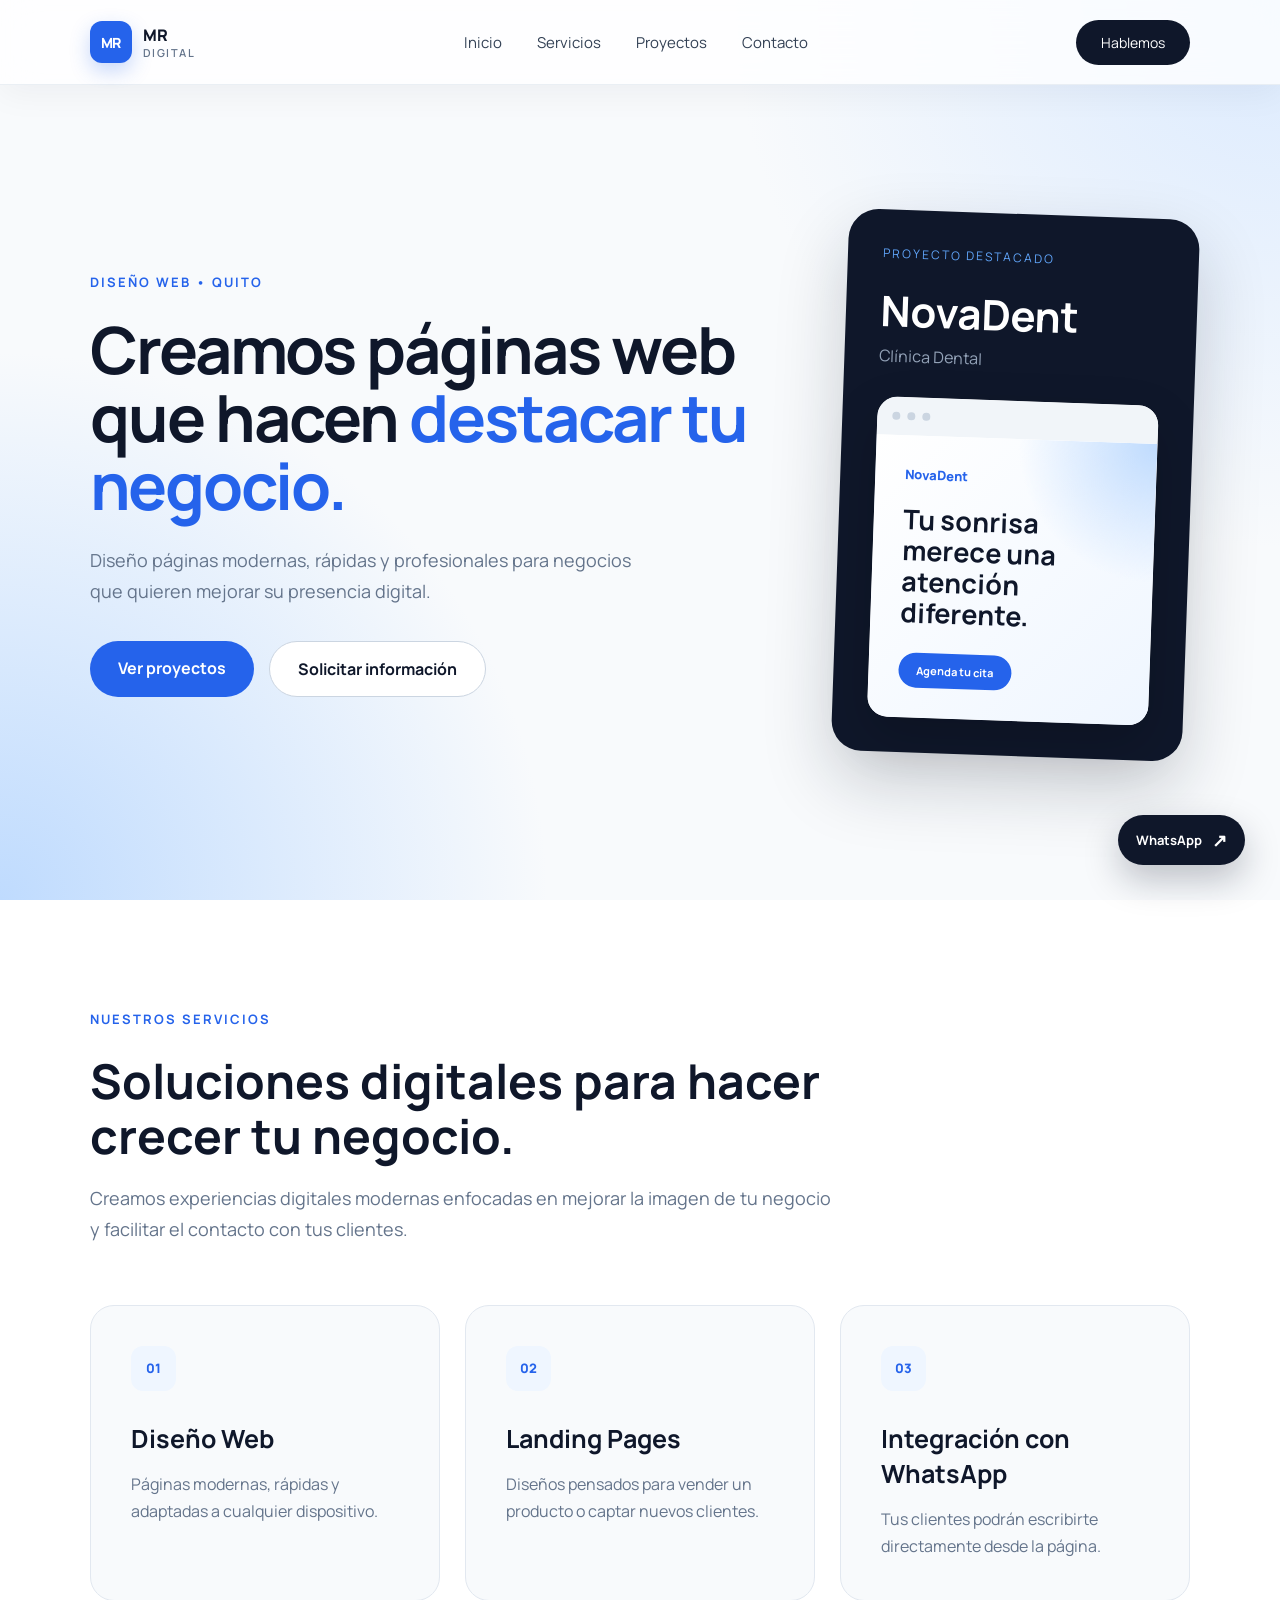
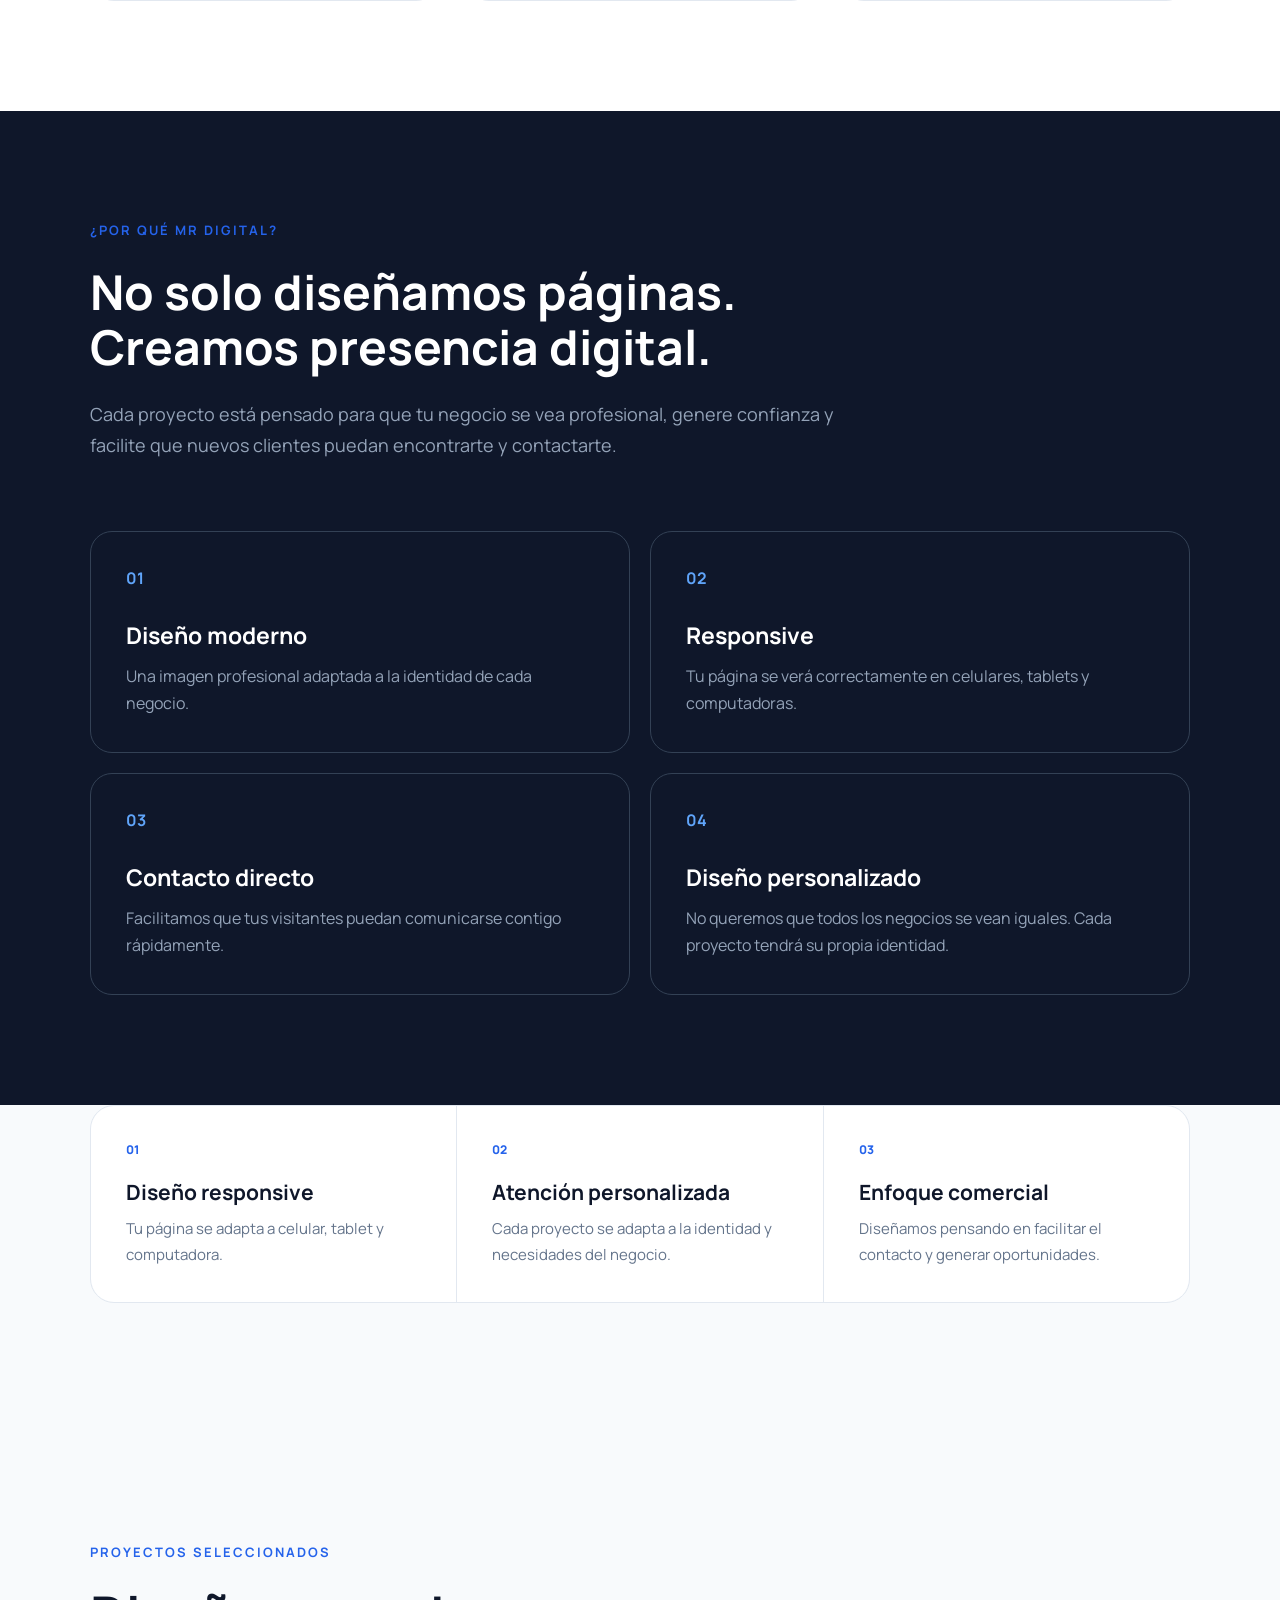
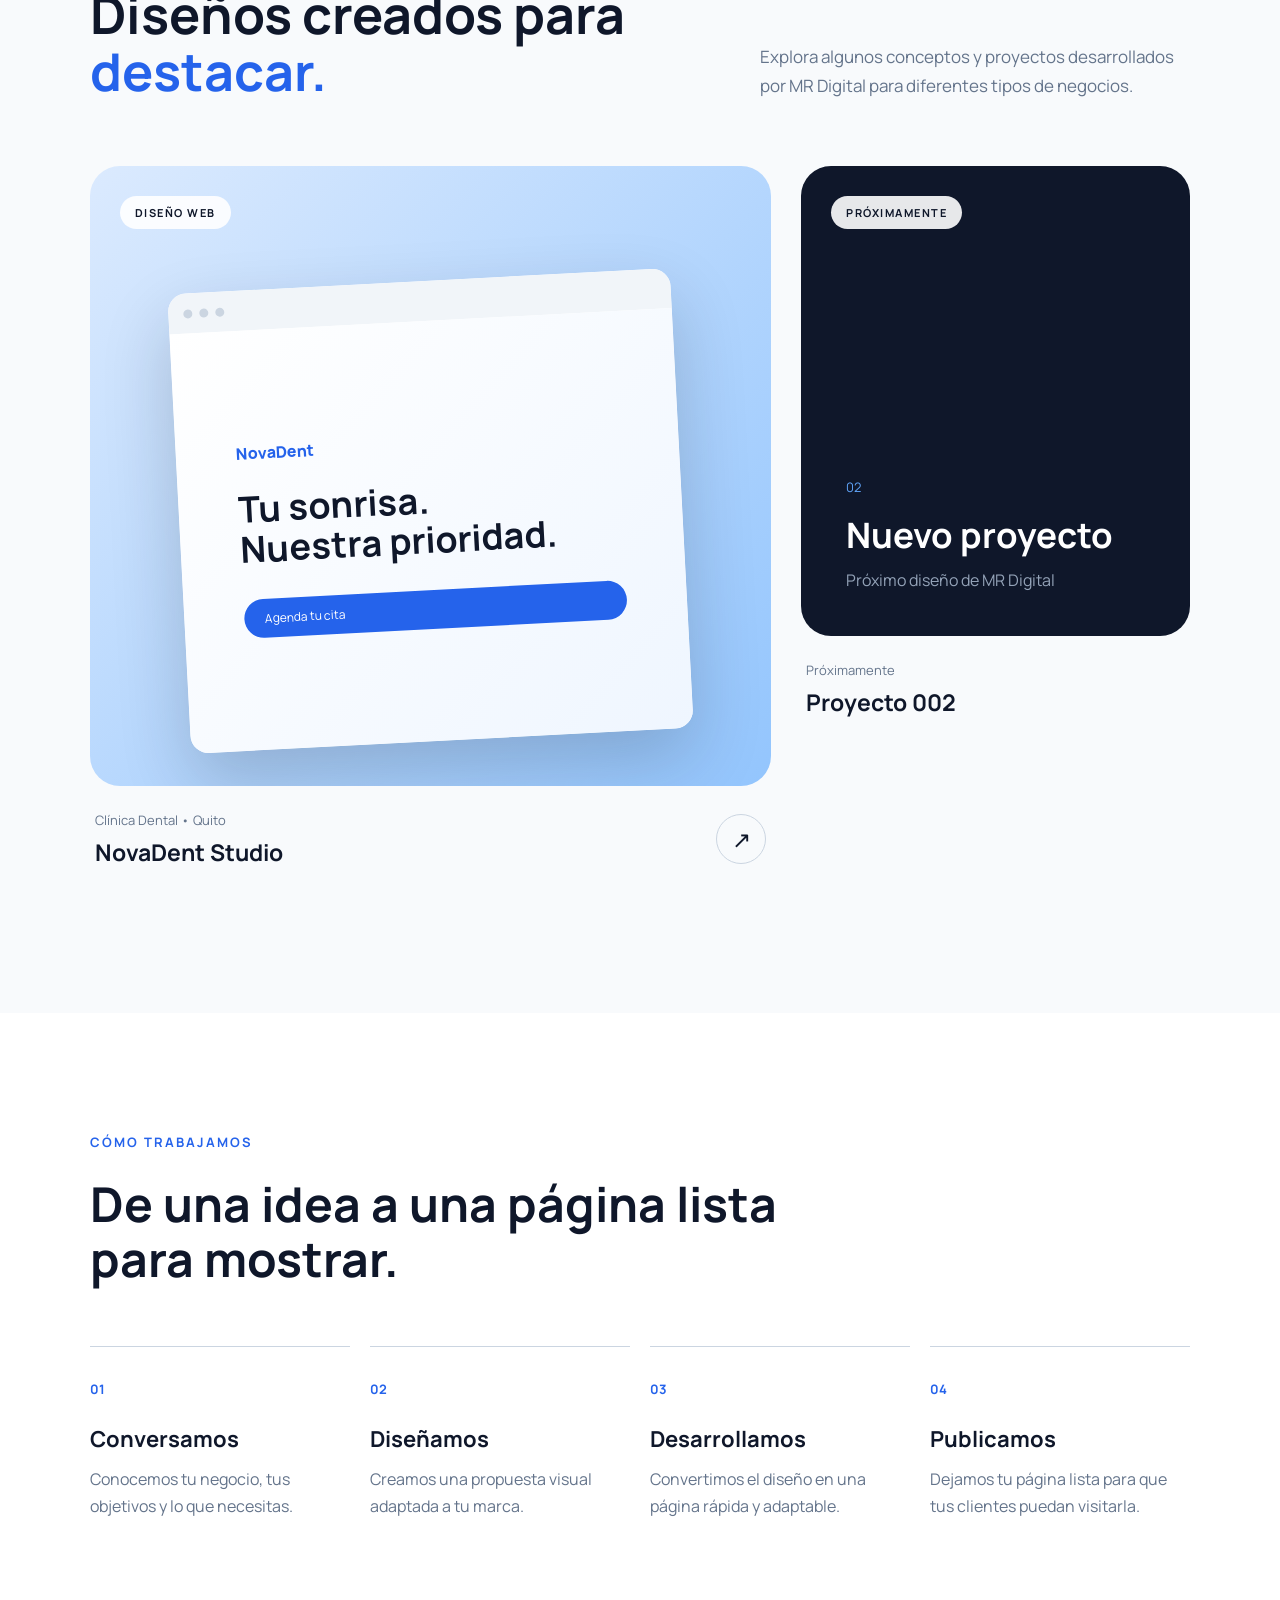
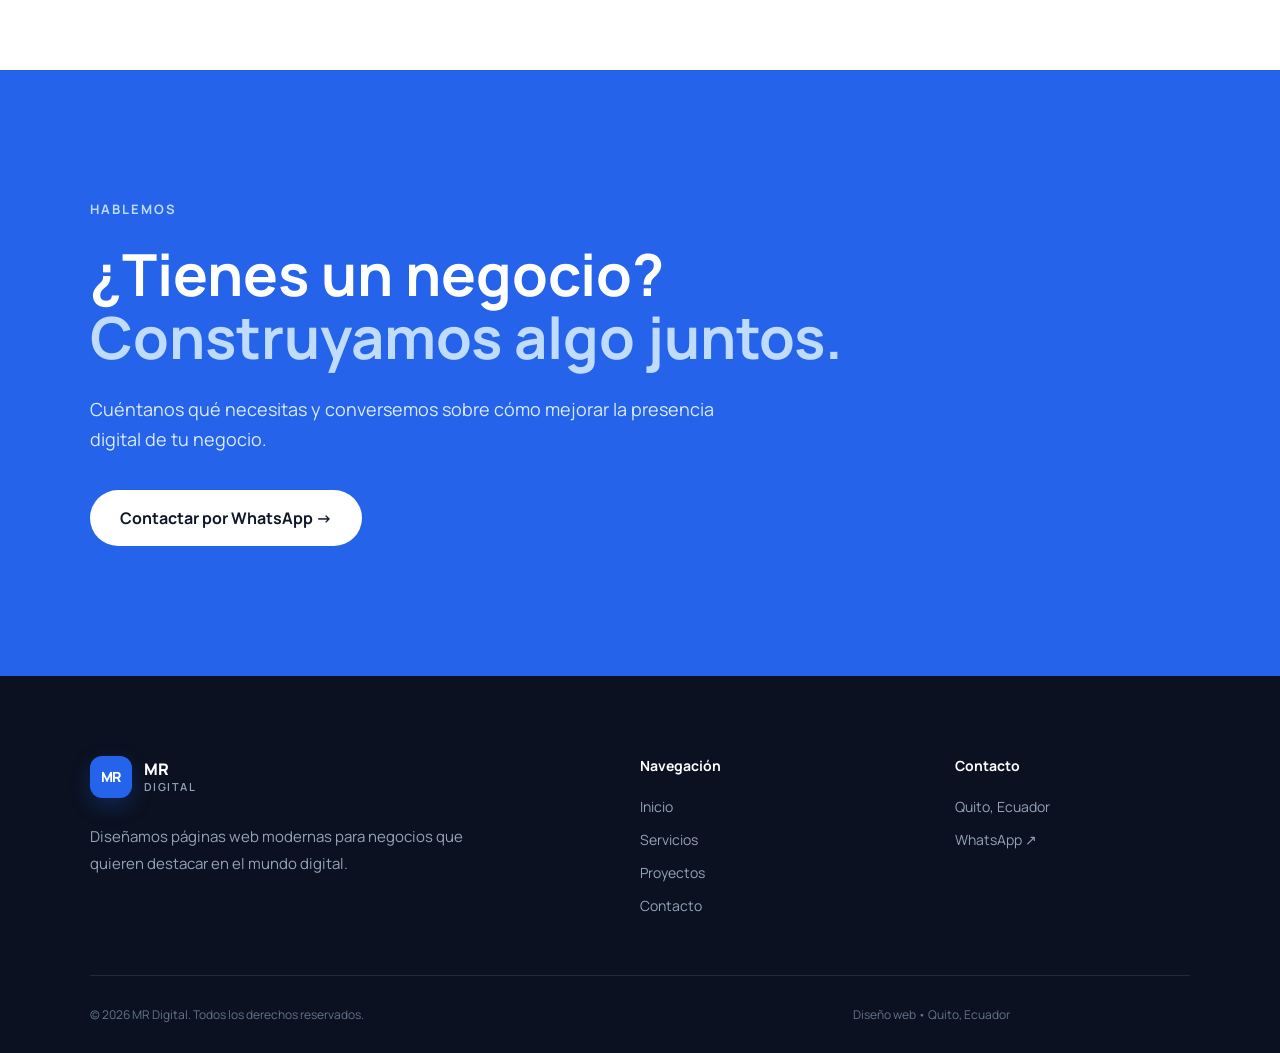
==== index.html @ 91b39d13 "Add files via upload" ====
<!DOCTYPE html>
<html lang="es">

<head>

    <meta charset="UTF-8">

    <meta name="viewport" content="width=device-width, initial-scale=1.0">

    <title>MR Digital | Diseño Web</title>

    <link rel="stylesheet" href="style.css">

    <!-- AOS ANIMACIONES -->
    <link href="https://unpkg.com/aos@2.3.4/dist/aos.css" rel="stylesheet">

    <!-- FUENTE MANROPE -->
    <link rel="preconnect" href="https://fonts.googleapis.com">

    <link rel="preconnect" href="https://fonts.gstatic.com" crossorigin>

    <link href="https://fonts.googleapis.com/css2?family=Manrope:wght@200;300;400;500;600;700;800&display=swap"
        rel="stylesheet">

</head>


<body>


    <!-- =========================
         HEADER
    ========================== -->

    <header class="header">

        <a href="#inicio" class="logo">

            <div class="logo-icon">
                MR
            </div>

            <div class="logo-texto">
                <strong>MR</strong>
                <span>Digital</span>
            </div>

        </a>


        <nav class="menu">

            <a href="#inicio">Inicio</a>

            <a href="#servicios">Servicios</a>

            <a href="#proyectos">Proyectos</a>

            <a href="#contacto">Contacto</a>

        </nav>


        <a href="#contacto" class="btn-contacto">
            Hablemos
        </a>


        <!-- BOTÓN MENÚ CELULAR -->

        <button class="menu-toggle" aria-label="Abrir menú">
            ☰
        </button>

    </header>



    <main>


        <!-- =========================
             HERO
        ========================== -->

        <section class="hero" id="inicio" data-aos="fade-up">

            <div class="hero-texto">

                <p class="etiqueta">
                    DISEÑO WEB • QUITO
                </p>


                <h1>
                    Creamos páginas web que hacen
                    <span>destacar tu negocio.</span>
                </h1>


                <p class="descripcion">
                    Diseño páginas modernas, rápidas y profesionales
                    para negocios que quieren mejorar su presencia digital.
                </p>


                <div class="hero-botones">

                    <a href="#proyectos" class="btn-principal">
                        Ver proyectos
                    </a>


                    <a href="#contacto" class="btn-secundario">
                        Solicitar información
                    </a>

                </div>

            </div>



            <!-- PROYECTO DESTACADO -->

            <div class="hero-card">

                <p>PROYECTO DESTACADO</p>

                <h2>NovaDent</h2>

                <span>Clínica Dental</span>


                <div class="mockup">


                    <div class="mockup-barra">

                        <span></span>

                        <span></span>

                        <span></span>

                    </div>


                    <div class="mockup-contenido">

                        <p class="mockup-logo">
                            NovaDent
                        </p>


                        <h3>
                            Tu sonrisa merece
                            una atención diferente.
                        </h3>


                        <div class="mockup-boton">
                            Agenda tu cita
                        </div>

                    </div>

                </div>

            </div>

        </section>



        <!-- =========================
             SERVICIOS
        ========================== -->

        <section class="servicios" id="servicios" data-aos="fade-up">

            <div class="servicios-titulo">

                <p class="etiqueta">
                    NUESTROS SERVICIOS
                </p>


                <h2>
                    Soluciones digitales para hacer crecer tu negocio.
                </h2>


                <p>
                    Creamos experiencias digitales modernas enfocadas
                    en mejorar la imagen de tu negocio y facilitar
                    el contacto con tus clientes.
                </p>

            </div>



            <div class="servicios-grid">


                <!-- SERVICIO 01 -->

                <div class="servicio-card">

                    <span class="numero">
                        01
                    </span>

                    <h3>
                        Diseño Web
                    </h3>

                    <p>
                        Páginas modernas, rápidas y adaptadas
                        a cualquier dispositivo.
                    </p>

                </div>



                <!-- SERVICIO 02 -->

                <div class="servicio-card">

                    <span class="numero">
                        02
                    </span>

                    <h3>
                        Landing Pages
                    </h3>

                    <p>
                        Diseños pensados para vender un producto
                        o captar nuevos clientes.
                    </p>

                </div>



                <!-- SERVICIO 03 -->

                <div class="servicio-card">

                    <span class="numero">
                        03
                    </span>

                    <h3>
                        Integración con WhatsApp
                    </h3>

                    <p>
                        Tus clientes podrán escribirte
                        directamente desde la página.
                    </p>

                </div>


            </div>

        </section>



        <!-- =========================
             POR QUÉ MR DIGITAL
        ========================== -->

        <section class="porque" data-aos="fade-up">

            <div class="porque-contenido">


                <div class="porque-texto">

                    <p class="etiqueta">
                        ¿POR QUÉ MR DIGITAL?
                    </p>


                    <h2>
                        No solo diseñamos páginas.
                        Creamos presencia digital.
                    </h2>


                    <p>
                        Cada proyecto está pensado para que tu negocio
                        se vea profesional, genere confianza y facilite
                        que nuevos clientes puedan encontrarte y contactarte.
                    </p>

                </div>



                <div class="porque-grid">


                    <div class="porque-item">

                        <span>01</span>

                        <h3>
                            Diseño moderno
                        </h3>

                        <p>
                            Una imagen profesional adaptada a la identidad
                            de cada negocio.
                        </p>

                    </div>



                    <div class="porque-item">

                        <span>02</span>

                        <h3>
                            Responsive
                        </h3>

                        <p>
                            Tu página se verá correctamente en celulares,
                            tablets y computadoras.
                        </p>

                    </div>



                    <div class="porque-item">

                        <span>03</span>

                        <h3>
                            Contacto directo
                        </h3>

                        <p>
                            Facilitamos que tus visitantes puedan comunicarse
                            contigo rápidamente.
                        </p>

                    </div>



                    <div class="porque-item">

                        <span>04</span>

                        <h3>
                            Diseño personalizado
                        </h3>

                        <p>
                            No queremos que todos los negocios se vean iguales.
                            Cada proyecto tendrá su propia identidad.
                        </p>

                    </div>


                </div>

            </div>

        </section>

        <section class="confianza" data-aos="fade-up">

            <div class="confianza-item">
                <span>01</span>
                <h3>Diseño responsive</h3>
                <p>
                    Tu página se adapta a celular, tablet y computadora.
                </p>
            </div>

            <div class="confianza-item">
                <span>02</span>
                <h3>Atención personalizada</h3>
                <p>
                    Cada proyecto se adapta a la identidad y necesidades del negocio.
                </p>
            </div>

            <div class="confianza-item">
                <span>03</span>
                <h3>Enfoque comercial</h3>
                <p>
                    Diseñamos pensando en facilitar el contacto y generar oportunidades.
                </p>
            </div>

        </section>

        <!-- =========================
             PORTAFOLIO
        ========================== -->

        <section class="proyectos" id="proyectos" data-aos="fade-up">


            <div class="proyectos-header">


                <div>

                    <p class="etiqueta">
                        PROYECTOS SELECCIONADOS
                    </p>


                    <h2>
                        Diseños creados para
                        <span>destacar.</span>
                    </h2>

                </div>


                <p class="proyectos-descripcion">
                    Explora algunos conceptos y proyectos desarrollados
                    por MR Digital para diferentes tipos de negocios.
                </p>


            </div>



            <div class="proyectos-grid">


                <!-- =====================
                     PROYECTO 01
                ====================== -->

                <article class="proyecto-card proyecto-grande">


                    <div class="proyecto-imagen dental">


                        <span class="proyecto-tag">
                            DISEÑO WEB
                        </span>


                        <div class="browser">


                            <div class="browser-top">

                                <span></span>

                                <span></span>

                                <span></span>

                            </div>



                            <div class="browser-contenido">

                                <p>
                                    NovaDent
                                </p>


                                <h3>
                                    Tu sonrisa.<br>
                                    Nuestra prioridad.
                                </h3>


                                <div class="mini-boton">
                                    Agenda tu cita
                                </div>

                            </div>


                        </div>

                    </div>



                    <div class="proyecto-info">


                        <div>

                            <span>
                                Clínica Dental • Quito
                            </span>

                            <h3>
                                <a href="novadent.html" class="proyecto-link">
                                    NovaDent Studio
                                </a>
                            </h3>

                        </div>


                        <a href="novadent.html" class="flecha" aria-label="Ver proyecto NovaDent">
                            ↗
                        </a>


                    </div>


                </article>



                <!-- =====================
                     PROYECTO 02
                ====================== -->

                <article class="proyecto-card">


                    <div class="proyecto-imagen oscuro">


                        <span class="proyecto-tag">
                            PRÓXIMAMENTE
                        </span>


                        <div class="proximo">

                            <span>
                                02
                            </span>


                            <h3>
                                Nuevo proyecto
                            </h3>


                            <p>
                                Próximo diseño de MR Digital
                            </p>

                        </div>


                    </div>



                    <div class="proyecto-info">


                        <div>

                            <span>
                                Próximamente
                            </span>

                            <h3>
                                Proyecto 002
                            </h3>

                        </div>


                    </div>


                </article>


            </div>

        </section>



        <!-- =========================
             PROCESO
        ========================== -->

        <section class="proceso" data-aos="fade-up">


            <div class="proceso-titulo">


                <p class="etiqueta">
                    CÓMO TRABAJAMOS
                </p>


                <h2>
                    De una idea a una página lista para mostrar.
                </h2>


            </div>



            <div class="proceso-grid">


                <div class="paso">

                    <span>
                        01
                    </span>

                    <h3>
                        Conversamos
                    </h3>

                    <p>
                        Conocemos tu negocio, tus objetivos y lo que necesitas.
                    </p>

                </div>



                <div class="paso">

                    <span>
                        02
                    </span>

                    <h3>
                        Diseñamos
                    </h3>

                    <p>
                        Creamos una propuesta visual adaptada a tu marca.
                    </p>

                </div>



                <div class="paso">

                    <span>
                        03
                    </span>

                    <h3>
                        Desarrollamos
                    </h3>

                    <p>
                        Convertimos el diseño en una página rápida y adaptable.
                    </p>

                </div>



                <div class="paso">

                    <span>
                        04
                    </span>

                    <h3>
                        Publicamos
                    </h3>

                    <p>
                        Dejamos tu página lista para que tus clientes puedan visitarla.
                    </p>

                </div>


            </div>

        </section>



        <!-- =========================
             CONTACTO
        ========================== -->

        <section class="contacto" id="contacto" data-aos="fade-up">


            <div class="contacto-contenido">


                <p class="etiqueta">
                    HABLEMOS
                </p>


                <h2>
                    ¿Tienes un negocio?
                    <span>
                        Construyamos algo juntos.
                    </span>
                </h2>


                <p>
                    Cuéntanos qué necesitas y conversemos sobre cómo mejorar
                    la presencia digital de tu negocio.
                </p>


                <a href="https://wa.me/593968623116?text=Hola%20MR%20Digital,%20quiero%20información%20sobre%20una%20página%20web."
                    class="btn-whatsapp" target="_blank" rel="noopener noreferrer">
                    Contactar por WhatsApp →
                </a>


            </div>

        </section>


    </main>

    <!-- =========================
     FOOTER
========================== -->

    <footer class="footer">

        <div class="footer-principal">

            <div class="footer-marca">

                <a href="#inicio" class="footer-logo">
                    <div class="logo-icon">MR</div>

                    <div class="logo-texto">
                        <strong>MR</strong>
                        <span>Digital</span>
                    </div>
                </a>

                <p>
                    Diseñamos páginas web modernas para negocios
                    que quieren destacar en el mundo digital.
                </p>

            </div>


            <div class="footer-links">

                <h3>Navegación</h3>

                <a href="#inicio">Inicio</a>
                <a href="#servicios">Servicios</a>
                <a href="#proyectos">Proyectos</a>
                <a href="#contacto">Contacto</a>

            </div>


            <div class="footer-contacto">

                <h3>Contacto</h3>

                <p>Quito, Ecuador</p>

                <a href="https://wa.me/593968623116?text=Hola,%20quiero%20información%20sobre%20una%20página%20web"
                    target="_blank" rel="noopener noreferrer">
                    WhatsApp ↗
                </a>

            </div>

        </div>


        <div class="footer-bottom">

            <p>© 2026 MR Digital. Todos los derechos reservados.</p>

            <p>Diseño web • Quito, Ecuador</p>

        </div>

    </footer>

    <!-- =========================
         WHATSAPP FLOTANTE
    ========================== -->

    <a href="https://wa.me/593968623116?text=Hola%20MR%20Digital,%20quiero%20información%20sobre%20una%20página%20web."
        class="whatsapp-flotante" target="_blank" rel="noopener noreferrer" aria-label="Contactar por WhatsApp">

        <span>
            WhatsApp
        </span>

        <strong>
            ↗
        </strong>

    </a>



    <!-- =========================
         JAVASCRIPT
    ========================== -->

    <script src="https://unpkg.com/aos@2.3.4/dist/aos.js"></script>

    <script src="script.js"></script>


</body>

</html>
---- style.css ----
* {
    margin: 0;
    padding: 0;
    box-sizing: border-box;
}

html {
    scroll-behavior: smooth;
}

body {

    font-family: 'Manrope', sans-serif;

    background: #f8fafc;

    color: #0f172a;

}


/* HEADER */

.header {
    width: 100%;
    height: 85px;

    display: flex;
    align-items: center;
    justify-content: space-between;

    padding: 0 7%;

    background: rgba(255, 255, 255, 0.78);

    backdrop-filter: blur(18px);
    -webkit-backdrop-filter: blur(18px);

    position: fixed;
    top: 0;
    left: 0;

    z-index: 1000;

    border-bottom: 1px solid rgba(226, 232, 240, 0.7);

    box-shadow: 0 8px 35px rgba(15, 23, 42, 0.05);
}


/* LOGO */

.logo {
    display: flex;
    align-items: center;
    gap: 11px;

    text-decoration: none;
    color: #0f172a;
}

.logo-icon {
    width: 42px;
    height: 42px;

    display: flex;
    align-items: center;
    justify-content: center;

    background: #2563eb;
    color: white;

    border-radius: 12px;

    font-size: 14px;
    font-weight: 800;
    letter-spacing: -0.5px;

    box-shadow: 0 8px 20px rgba(37, 99, 235, 0.25);

    transition: 0.3s;
}

.logo:hover .logo-icon {
    transform: rotate(-6deg) scale(1.05);
}

.logo-texto {
    display: flex;
    flex-direction: column;

    line-height: 1;
}

.logo-texto strong {
    font-size: 16px;
    font-weight: 800;
}

.logo-texto span {
    margin-top: 4px;

    color: #64748b;

    font-size: 11px;
    font-weight: 600;

    letter-spacing: 1.5px;
    text-transform: uppercase;
}

/* MENU */

.menu {
    display: flex;
    gap: 35px;
}

.menu a {
    text-decoration: none;
    color: #334155;
    font-size: 15px;

    transition: 0.3s;
}

.menu a:hover {
    color: #2563eb;
}


/* BOTON CONTACTO */

.btn-contacto {
    text-decoration: none;

    background: #0f172a;
    color: white;

    padding: 13px 25px;

    border-radius: 30px;

    font-size: 14px;

    transition: 0.3s;
}

.btn-contacto:hover {
    background: #2563eb;
}


/* HERO */

.hero {
    min-height: 100vh;

    display: flex;
    align-items: center;
    justify-content: space-between;

    gap: 70px;

    padding: 140px 7% 70px;

    background:
        radial-gradient(circle at top right, #dbeafe 0%, transparent 35%),
        radial-gradient(circle at bottom left, #bfdbfe 0%, transparent 35%),
        #f8fafc;
}


/* TEXTO HERO */

.hero-texto {
    max-width: 680px;
}

.etiqueta {
    color: #2563eb;

    font-size: 13px;

    font-weight: bold;

    letter-spacing: 2px;

    margin-bottom: 25px;
}

.hero h1 {
    font-size: 65px;

    line-height: 1.05;

    letter-spacing: -2px;

    margin-bottom: 25px;
}

.hero h1 span {
    color: #2563eb;
}

.descripcion {
    max-width: 560px;

    color: #64748b;

    font-size: 18px;

    line-height: 1.7;

    margin-bottom: 35px;
}


/* BOTONES HERO */

.hero-botones {
    display: flex;
    gap: 15px;
}

.btn-principal,
.btn-secundario {

    text-decoration: none;

    padding: 16px 28px;

    border-radius: 30px;

    font-weight: bold;

    transition: 0.3s;
}

.btn-principal {
    background: #2563eb;
    color: white;
}

.btn-principal:hover {
    transform: translateY(-3px);
}

.btn-secundario {
    border: 1px solid #cbd5e1;

    color: #0f172a;

    background: white;
}

.btn-secundario:hover {
    border-color: #2563eb;
    color: #2563eb;
}


/* TARJETA */

.hero-card {

    width: 380px;

    background: #0f172a;

    color: white;

    border-radius: 30px;

    padding: 35px;

    box-shadow: 0 30px 70px rgba(15, 23, 42, 0.20);

    transform: rotate(2deg);

    transition: transform .25s ease;
}

.hero-card:hover {
    transform: rotate(0deg) translateY(-8px);
}

.hero-card p {

    color: #60a5fa;

    font-size: 12px;

    letter-spacing: 2px;

    margin-bottom: 20px;
}

.hero-card h2 {

    font-size: 42px;

    margin-bottom: 5px;
}

.hero-card span {

    color: #94a3b8;
}


/* MOCKUP */

.mockup {
    margin-top: 30px;

    background: white;

    border-radius: 20px;

    overflow: hidden;

    box-shadow: 0 20px 50px rgba(0, 0, 0, 0.18);
}

.mockup-barra {
    height: 38px;

    display: flex;
    align-items: center;

    gap: 7px;

    padding: 0 15px;

    background: #f1f5f9;
}

.mockup-barra span {
    width: 8px;
    height: 8px;

    border-radius: 50%;

    background: #cbd5e1;
}

.mockup-contenido {
    min-height: 215px;

    padding: 30px;

    background:
        radial-gradient(circle at top right, #bfdbfe 0%, transparent 35%),
        linear-gradient(135deg, #ffffff, #eff6ff);
}

.mockup-logo {
    color: #2563eb !important;

    font-size: 13px !important;

    font-weight: 800;

    letter-spacing: 0 !important;

    margin-bottom: 20px !important;
}

.mockup-contenido h3 {
    color: #0f172a;

    font-size: 27px;

    line-height: 1.15;

    margin-bottom: 25px;
}

.mockup-boton {
    display: inline-block;

    padding: 10px 18px;

    background: #2563eb;

    color: white;

    border-radius: 30px;

    font-size: 11px;

    font-weight: 700;
}

/* =========================
   SERVICIOS
========================= */

.servicios {
    padding: 110px 7%;
    background: white;
}

.servicios-titulo {
    max-width: 750px;
    margin-bottom: 60px;
}

.servicios-titulo h2 {
    font-size: 48px;
    line-height: 1.15;
    margin-bottom: 20px;
}

.servicios-titulo>p:last-child {
    color: #64748b;
    font-size: 18px;
    line-height: 1.7;
}


/* TARJETAS */

.servicios-grid {
    display: grid;
    grid-template-columns: repeat(3, 1fr);
    gap: 25px;
}

.servicio-card {
    background: #f8fafc;

    padding: 40px;

    border-radius: 24px;

    border: 1px solid #e2e8f0;

    transition: 0.35s;
    transition: transform 0.3s ease, box-shadow 0.3s ease;
    position: relative;
    overflow: hidden;
}

.servicio-card::before {
    content: "";

    position: absolute;
    top: 0;
    left: 0;

    width: 100%;
    height: 4px;

    background: linear-gradient(90deg, #2563eb, #60a5fa);

    transform: scaleX(0);
    transform-origin: left;

    transition: 0.35s;
}

.servicio-card:hover::before {
    transform: scaleX(1);
}

.servicio-card:hover {
    transform: translateY(-8px);

    box-shadow:
        0 25px 50px rgba(15, 23, 42, 0.10);
}

.servicio-card:hover {
    transform: translateY(-10px);

    box-shadow: 0 20px 50px rgba(15, 23, 42, 0.10);

    border-color: #bfdbfe;
}

.numero {
    width: 45px;
    height: 45px;

    display: flex;
    align-items: center;
    justify-content: center;

    background: #eff6ff;
    color: #2563eb;

    border-radius: 12px;

    font-size: 13px;
    font-weight: 800;

    margin-bottom: 30px;

    transition: 0.3s;
}

.servicio-card:hover .numero {
    background: #2563eb;
    color: white;

    transform: rotate(-6deg);
}

.servicio-card h3 {
    font-size: 25px;

    margin-bottom: 15px;
}

.servicio-card p {
    color: #64748b;

    line-height: 1.7;

    font-size: 16px;
}

/* =========================
   POR QUÉ MR DIGITAL
========================= */

.porque {
    padding: 110px 7%;
    background: #0f172a;
    color: white;
}

.porque-contenido {
    max-width: 1400px;
    margin: auto;
}

.porque-texto {
    max-width: 750px;
    margin-bottom: 70px;
}

.porque-texto h2 {
    font-size: 48px;
    line-height: 1.15;
    margin-bottom: 25px;
}

.porque-texto>p:last-child {
    color: #94a3b8;
    font-size: 18px;
    line-height: 1.7;
}

.porque-grid {
    display: grid;
    grid-template-columns: repeat(2, 1fr);
    gap: 20px;
}

.porque-item {
    padding: 35px;
    border: 1px solid #334155;
    border-radius: 22px;
    transition: 0.35s;
    position: relative;
    overflow: hidden;
}

.porque-item::after {
    content: "";

    position: absolute;
    width: 120px;
    height: 120px;

    top: -60px;
    right: -60px;

    background: #2563eb;
    border-radius: 50%;

    opacity: 0;

    transition: 0.4s ease;
}

.porque-item:hover::after {
    opacity: 0.12;
    transform: scale(1.4);
}

.porque-item:hover {
    background: #172033;
    transform: translateY(-5px);
    border-color: #2563eb;
}

.porque-item span {
    display: block;
    color: #60a5fa;
    font-weight: bold;
    margin-bottom: 30px;
}

.porque-item h3 {
    font-size: 23px;
    margin-bottom: 12px;
}

.porque-item p {
    color: #94a3b8;
    line-height: 1.7;
}

/* =========================
   PORTAFOLIO
========================= */

.proyectos {
    padding: 120px 7%;
    background: #f8fafc;
}

.proyectos-header {
    display: flex;
    justify-content: space-between;
    align-items: flex-end;
    gap: 50px;
    margin-bottom: 65px;
}

.proyectos-header>div {
    max-width: 700px;
}

.proyectos-header h2 {
    font-size: 52px;
    line-height: 1.1;
}

.proyectos-header h2 span {
    color: #2563eb;
}

.proyectos-descripcion {
    max-width: 430px;
    color: #64748b;
    font-size: 17px;
    line-height: 1.7;
}


/* GRID */

.proyectos-grid {
    display: grid;
    grid-template-columns: 1.4fr 0.8fr;
    gap: 30px;
}


/* CARD */

.proyecto-card {
    transition: 0.4s;
}

.proyecto-card:hover {
    transform: translateY(-8px);
}


/* IMAGEN PROYECTO */

.proyecto-imagen {
    position: relative;
    min-height: 470px;

    padding: 45px;

    border-radius: 30px;

    overflow: hidden;
}

.dental {
    background:
        linear-gradient(135deg,
            #dbeafe,
            #93c5fd);
}

.oscuro {
    background: #0f172a;
    color: white;
}


/* ETIQUETA */

.proyecto-tag {
    position: absolute;

    top: 30px;
    left: 30px;

    padding: 9px 15px;

    background: rgba(255, 255, 255, 0.9);

    color: #0f172a;

    border-radius: 30px;

    font-size: 11px;

    font-weight: bold;

    letter-spacing: 1.5px;
}


/* MINI NAVEGADOR */

.browser {
    width: 85%;

    margin: 70px auto 0;

    background: white;

    border-radius: 18px;

    overflow: hidden;

    box-shadow:
        0 30px 70px rgba(15, 23, 42, 0.20);

    transform: rotate(-3deg);

    transition: 0.5s;
}

.proyecto-card:hover .browser {
    transform: rotate(0deg) scale(1.04);

    box-shadow:
        0 35px 80px rgba(15, 23, 42, 0.28);
}

.browser-top {
    height: 40px;

    background: #f1f5f9;

    display: flex;
    align-items: center;

    gap: 7px;

    padding-left: 15px;
}

.browser-top span {
    width: 9px;
    height: 9px;

    border-radius: 50%;

    background: #cbd5e1;
}

.browser-contenido {
    min-height: 270px;

    padding: 45px;

    background:
        linear-gradient(135deg,
            #ffffff,
            #eff6ff);
}

.browser-contenido p {
    color: #2563eb;
    font-weight: bold;
    margin-bottom: 25px;
}

.browser-contenido h3 {
    color: #0f172a;

    font-size: 36px;

    line-height: 1.1;

    margin-bottom: 30px;
}

.mini-boton {
    display: inline-block;

    padding: 11px 20px;

    background: #2563eb;

    color: white;

    border-radius: 30px;

    font-size: 12px;
}


/* PROXIMO PROYECTO */

.proximo {
    height: 100%;

    min-height: 380px;

    display: flex;
    flex-direction: column;
    justify-content: flex-end;
}

.proximo span {
    color: #60a5fa;
    font-size: 13px;
    margin-bottom: 15px;
}

.proximo h3 {
    font-size: 35px;
    margin-bottom: 10px;
}

.proximo p {
    color: #94a3b8;
}


/* INFO PROYECTO */

.proyecto-info {
    display: flex;
    justify-content: space-between;
    align-items: center;

    padding: 25px 5px;
}

.proyecto-info span {
    display: block;

    color: #64748b;

    font-size: 13px;

    margin-bottom: 7px;
}

.proyecto-info h3 {
    font-size: 23px;
}

.flecha {
    width: 50px;
    height: 50px;

    display: flex;
    justify-content: center;
    align-items: center;

    border: 1px solid #cbd5e1;

    border-radius: 50%;

    color: #0f172a;

    text-decoration: none;

    font-size: 23px;

    transition: 0.3s;
}

.flecha:hover {
    background: #2563eb;
    color: white;
    border-color: #2563eb;
}

/* =========================
   PROCESO
========================= */

.proceso {
    padding: 120px 7%;
    background: white;
}

.proceso-titulo {
    max-width: 720px;
    margin-bottom: 60px;
}

.proceso-titulo h2 {
    font-size: 48px;
    line-height: 1.15;
}

.proceso-grid {
    display: grid;
    grid-template-columns: repeat(4, 1fr);
    gap: 20px;
}

.paso {
    padding: 30px 0;
    border-top: 1px solid #cbd5e1;
}

.paso span {
    color: #2563eb;
    font-size: 13px;
    font-weight: bold;
}

.paso h3 {
    font-size: 22px;
    margin: 25px 0 12px;
}

.paso p {
    color: #64748b;
    line-height: 1.7;
}


/* =========================
   CONTACTO
========================= */

.contacto {
    padding: 130px 7%;
    background: #2563eb;
    color: white;
}

.contacto-contenido {
    max-width: 900px;
}

.contacto .etiqueta {
    color: #bfdbfe;
}

.contacto h2 {
    font-size: 58px;
    line-height: 1.08;
    margin-bottom: 25px;
}

.contacto h2 span {
    display: block;
    color: #bfdbfe;
}

.contacto-contenido>p:not(.etiqueta) {
    max-width: 650px;
    font-size: 18px;
    line-height: 1.7;
    color: #dbeafe;
    margin-bottom: 35px;
}

.btn-whatsapp {
    display: inline-block;

    padding: 17px 30px;

    background: white;
    color: #0f172a;

    border-radius: 30px;

    text-decoration: none;
    font-weight: bold;

    transition: 0.3s;
}

.btn-whatsapp:hover {
    transform: translateY(-4px);
    box-shadow: 0 15px 35px rgba(0, 0, 0, 0.15);
}

/* =========================
   RESPONSIVE
========================= */





/* =========================
   CELULARES PEQUEÑOS
========================= */



/* BOTÓN FLOTANTE WHATSAPP */

.whatsapp-flotante {
    position: fixed;
    right: 35px;
    bottom: 35px;

    display: flex;
    align-items: center;
    gap: 10px;

    padding: 13px 18px;

    background: #0f172a;
    color: white;

    border-radius: 50px;

    text-decoration: none;
    font-size: 13px;
    font-weight: 700;

    box-shadow: 0 15px 35px rgba(15, 23, 42, 0.25);

    z-index: 999;

    transition: 0.3s;
}

.whatsapp-flotante:hover {
    background: #2563eb;
    transform: translateY(-4px);
}

.whatsapp-flotante strong {
    font-size: 18px;
}

/* =========================
   MENÚ MÓVIL
========================= */

.menu-toggle {
    display: none;

    width: 44px;
    height: 44px;

    border: 1px solid #cbd5e1;
    border-radius: 12px;

    background: white;
    color: #0f172a;

    font-size: 22px;
    cursor: pointer;

    align-items: center;
    justify-content: center;

    transition: 0.3s;
}

.menu-toggle:hover {
    border-color: #2563eb;
    color: #2563eb;
}



/* MENÚ DESPLEGABLE EN CELULAR */



/* =========================
   CONFIANZA
========================= */

.confianza {
    display: grid;
    grid-template-columns: repeat(3, 1fr);
    gap: 1px;

    margin: 0 7% 120px;

    background: #e2e8f0;

    border: 1px solid #e2e8f0;
    border-radius: 24px;

    overflow: hidden;
}

.confianza-item {
    background: white;

    padding: 35px;

    transition: 0.3s;
}

.confianza-item:hover {
    background: #f8fafc;
}

.confianza-item span {
    display: block;

    color: #2563eb;

    font-size: 12px;
    font-weight: 800;

    margin-bottom: 20px;
}

.confianza-item h3 {
    font-size: 21px;

    margin-bottom: 10px;
}

.confianza-item p {
    color: #64748b;

    line-height: 1.7;

    font-size: 15px;
}

/* RESPONSIVE CONFIANZA */





/* =========================
   FOOTER
========================= */

.footer {
    padding: 80px 7% 30px;

    background: #0b1120;
    color: white;
}

.footer-principal {
    display: grid;
    grid-template-columns: 2fr 1fr 1fr;
    gap: 80px;

    padding-bottom: 60px;

    border-bottom: 1px solid rgba(255, 255, 255, 0.10);
}

.footer-logo {
    display: inline-flex;
    align-items: center;
    gap: 12px;

    color: white;
    text-decoration: none;

    margin-bottom: 25px;
}

.footer-logo .logo-texto span {
    color: #94a3b8;
}

.footer-marca>p {
    max-width: 420px;

    color: #94a3b8;

    font-size: 15px;
    line-height: 1.8;
}

.footer-links,
.footer-contacto {
    display: flex;
    flex-direction: column;
    align-items: flex-start;
    gap: 14px;
}

.footer-links h3,
.footer-contacto h3 {
    margin-bottom: 8px;

    color: white;

    font-size: 14px;
}

.footer-links a,
.footer-contacto a {
    color: #94a3b8;

    text-decoration: none;

    font-size: 14px;

    transition: 0.3s;
}

.footer-contacto p {
    color: #94a3b8;

    font-size: 14px;
}

.footer-links a:hover,
.footer-contacto a:hover {
    color: #60a5fa;

    transform: translateX(4px);
}

.footer-bottom {
    display: flex;
    justify-content: space-between;
    gap: 30px;

    padding-top: 30px;

    color: #64748b;

    font-size: 12px;
}



/* LINK PROYECTO NOVADENT */

.proyecto-link {
    color: inherit;
    text-decoration: none;

    transition: color 0.3s ease;
}

.proyecto-link:hover {
    color: #2563eb;
}

/* ========================================
   PÁGINA PROYECTO - NOVADENT
======================================== */

.pagina-proyecto {
    margin: 0;
    font-family: "Manrope", sans-serif;
    background: #f5f8fc;
    color: #0b1120;
}

/* HEADER */

.proyecto-header {
    height: 90px;
    padding: 0 7%;

    display: flex;
    align-items: center;
    justify-content: space-between;

    background: #ffffff;
    border-bottom: 1px solid #e2e8f0;
}

.proyecto-logo {
    display: flex;
    align-items: center;
    gap: 12px;

    color: #0b1120;
    text-decoration: none;
}

.proyecto-logo .logo-icon {
    width: 48px;
    height: 48px;

    display: flex;
    align-items: center;
    justify-content: center;

    background: #2563eb;
    color: white;

    border-radius: 14px;
    font-weight: 800;
}

.proyecto-logo .logo-texto {
    display: flex;
    flex-direction: column;
}

.proyecto-logo .logo-texto strong {
    font-size: 18px;
}

.proyecto-logo .logo-texto span {
    font-size: 11px;
    letter-spacing: 2px;
    color: #64748b;
}

.volver-proyectos {
    color: #0b1120;
    text-decoration: none;
    font-weight: 600;
}

/* HERO NOVADENT */

.novadent-hero {
    min-height: calc(100vh - 90px);
    padding: 80px 7%;

    display: grid;
    grid-template-columns: 1fr 1fr;
    align-items: center;
    gap: 80px;
}

.novadent-etiqueta {
    margin-bottom: 25px;

    color: #2563eb;
    font-size: 13px;
    font-weight: 800;
    letter-spacing: 3px;
}

.novadent-info h1 {
    margin: 0;

    font-size: clamp(60px, 7vw, 110px);
    line-height: 0.95;
    letter-spacing: -5px;
}

.novadent-info h1 span {
    display: block;
    color: #2563eb;
}

.novadent-descripcion {
    max-width: 650px;
    margin-top: 35px;

    color: #64748b;
    font-size: 19px;
    line-height: 1.8;
}

/* DATOS */

.novadent-datos {
    margin-top: 55px;

    display: grid;
    grid-template-columns: repeat(3, 1fr);

    border-top: 1px solid #cbd5e1;
    padding-top: 25px;
}

.novadent-datos div {
    display: flex;
    flex-direction: column;
    gap: 8px;
}

.novadent-datos span {
    color: #94a3b8;
    font-size: 11px;
    font-weight: 700;
    letter-spacing: 2px;
}

.novadent-datos strong {
    font-size: 15px;
}

/* MOCKUP */

.novadent-presentacion {
    padding: 70px;

    background: linear-gradient(135deg,
            #bfdbfe,
            #93c5fd);

    border-radius: 40px;
}

.novadent-browser {
    overflow: hidden;

    background: white;
    border-radius: 24px;

    box-shadow: 0 35px 80px rgba(15, 23, 42, 0.18);

    transform: rotate(-3deg);
}

.browser-bar {
    height: 55px;
    padding: 0 20px;

    display: flex;
    align-items: center;
    gap: 8px;

    background: #eef2f7;
}

.browser-bar span {
    width: 10px;
    height: 10px;

    background: #cbd5e1;
    border-radius: 50%;
}

.browser-contenido {
    min-height: 420px;
    padding: 60px;

    display: flex;
    flex-direction: column;
    justify-content: center;
}

.browser-contenido p {
    color: #2563eb;
    font-weight: 800;
}

.browser-contenido h2 {
    margin: 20px 0 35px;

    font-size: clamp(38px, 4vw, 65px);
    line-height: 1;
    letter-spacing: -2px;
}

.browser-contenido button {
    width: fit-content;

    padding: 15px 25px;

    border: 0;
    border-radius: 30px;

    background: #2563eb;
    color: white;

    font-family: inherit;
    font-weight: 700;
}

/* RESPONSIVE */



/* ========================================
   NOVADENT - SECCIÓN EL PROYECTO
======================================== */

.novadent-proyecto-info {
    padding: 120px 7%;

    background: #0f172a;
    color: white;
}

.novadent-proyecto-info-contenido {
    max-width: 1000px;
}

.proyecto-etiqueta {
    margin-bottom: 25px;

    color: #60a5fa;

    font-size: 12px;
    font-weight: 800;

    letter-spacing: 3px;
}

.novadent-proyecto-info h2 {
    max-width: 900px;

    margin-bottom: 30px;

    font-size: clamp(42px, 5vw, 72px);

    line-height: 1.05;

    letter-spacing: -2px;
}

.proyecto-descripcion {
    max-width: 760px;

    color: #94a3b8;

    font-size: 19px;

    line-height: 1.8;
}


/* RESPONSIVE */



/* ========================================
   NOVADENT - RETO Y SOLUCIÓN
======================================== */

.reto-solucion {
    padding: 110px 7%;

    display: grid;
    grid-template-columns: repeat(2, 1fr);
    gap: 40px;

    background: #ffffff;
}

.reto-bloque {
    padding: 45px;

    border: 1px solid #e2e8f0;
    border-radius: 28px;

    background: #f8fafc;
}

.reto-bloque h3 {
    margin-bottom: 20px;

    font-size: 34px;
    line-height: 1.15;
    letter-spacing: -1px;
}

.reto-bloque>p:last-child {
    color: #64748b;

    font-size: 17px;
    line-height: 1.8;
}



/* ========================================
   NOVADENT - DISEÑO RESPONSIVE
======================================== */

.novadent-responsive {
    padding: 120px 7%;
    background: #f8fafc;
}

.responsive-encabezado {
    max-width: 850px;
    margin-bottom: 70px;
}

.responsive-encabezado h2 {
    margin-bottom: 25px;

    font-size: clamp(42px, 5vw, 72px);
    line-height: 1.05;

    letter-spacing: -2px;
}

.responsive-encabezado>p:last-child {
    max-width: 700px;

    color: #64748b;

    font-size: 18px;
    line-height: 1.8;
}


/* CONTENEDOR DE MOCKUPS */

.responsive-demo {
    display: grid;
    grid-template-columns: 1.5fr 0.7fr;
    gap: 40px;

    align-items: end;
}


/* DESKTOP */

.responsive-desktop {
    padding: 25px;

    background: #dbeafe;

    border-radius: 32px;
}

.responsive-desktop>span {
    display: block;

    margin-bottom: 18px;

    color: #2563eb;

    font-size: 11px;
    font-weight: 800;

    letter-spacing: 2px;
}

.desktop-pantalla {
    min-height: 430px;

    padding: 55px;

    display: flex;
    flex-direction: column;
    justify-content: center;

    background: white;

    border-radius: 20px;

    box-shadow:
        0 30px 70px rgba(15, 23, 42, 0.14);
}

.desktop-pantalla p {
    color: #2563eb;
    font-weight: 800;
}

.desktop-pantalla h3 {
    margin: 20px 0 30px;

    font-size: 56px;
    line-height: 1;

    letter-spacing: -2px;
}

.desktop-pantalla button {
    width: fit-content;

    padding: 14px 24px;

    border: none;

    border-radius: 30px;

    background: #2563eb;
    color: white;

    font-family: inherit;
    font-weight: 700;
}


/* MOBILE */

.responsive-mobile {
    padding: 25px;

    background: #0f172a;

    border-radius: 32px;
}

.responsive-mobile>span {
    display: block;

    margin-bottom: 18px;

    color: #60a5fa;

    font-size: 11px;
    font-weight: 800;

    letter-spacing: 2px;
}

.mobile-pantalla {
    min-height: 500px;

    padding: 35px;

    display: flex;
    flex-direction: column;
    justify-content: center;

    background: white;

    border-radius: 28px;

    box-shadow:
        0 30px 70px rgba(0, 0, 0, 0.25);
}

.mobile-pantalla p {
    color: #2563eb;
    font-weight: 800;
}

.mobile-pantalla h3 {
    margin: 20px 0 30px;

    font-size: 38px;
    line-height: 1;

    letter-spacing: -1px;
}

.mobile-pantalla button {
    width: fit-content;

    padding: 12px 20px;

    border: none;

    border-radius: 30px;

    background: #2563eb;
    color: white;

    font-family: inherit;
    font-weight: 700;
}


/* RESPONSIVE REAL */



/* ========================================
   NOVADENT - RESULTADO FINAL
======================================== */

.resultado-final {
    padding: 130px 7%;

    background: #2563eb;
    color: white;
}

.resultado-contenido {
    max-width: 1000px;
}

.resultado-final .proyecto-etiqueta {
    color: #bfdbfe;
}

.resultado-final h2 {
    max-width: 950px;

    margin-bottom: 30px;

    font-size: clamp(42px, 5vw, 72px);
    line-height: 1.05;

    letter-spacing: -2px;
}

.resultado-contenido>p:not(.proyecto-etiqueta) {
    max-width: 750px;

    color: #dbeafe;

    font-size: 18px;
    line-height: 1.8;

    margin-bottom: 40px;
}

.resultado-botones {
    display: flex;
    flex-wrap: wrap;
    gap: 15px;
}

.resultado-btn-principal,
.resultado-btn-secundario {
    padding: 16px 25px;

    border-radius: 30px;

    text-decoration: none;
    font-weight: 700;

    transition: 0.3s;
}

.resultado-btn-principal {
    background: white;
    color: #0f172a;
}

.resultado-btn-secundario {
    border: 1px solid rgba(255, 255, 255, 0.5);

    color: white;
}

.resultado-btn-principal:hover,
.resultado-btn-secundario:hover {
    transform: translateY(-4px);
}


/* ========================================
   AJUSTES FINALES - WHATSAPP Y FOOTER
======================================== */

.footer-bottom {
    padding-right: 180px;
}

.whatsapp-flotante {
    right: 35px;
    bottom: 35px;
}

/* ========================================
   RESPONSIVE - TABLET Y MÓVIL
======================================== */

@media (max-width: 900px) {

/* HEADER */

    .header {
        padding: 0 5%;
        height: 75px;
    }

    .menu {
        display: none;
    }

    .logo {
        font-size: 22px;
    }

    .btn-contacto {
        display: none;
    }

    .menu-toggle {
        display: flex;
    }


    /* HERO */

    .hero {
        min-height: auto;
        flex-direction: column;
        align-items: flex-start;
        padding: 120px 5% 80px;
        gap: 60px;
    }

    .hero-texto {
        max-width: 100%;
    }

    .hero h1 {
        font-size: 48px;
    }

    .descripcion {
        font-size: 17px;
    }

    .hero-botones {
        flex-wrap: wrap;
    }

    .hero-card {
        width: 100%;
        transform: none;
    }


    /* SERVICIOS */

    .servicios {
        padding: 90px 5%;
    }

    .servicios-titulo h2 {
        font-size: 40px;
    }

    .servicios-grid {
        grid-template-columns: 1fr;
    }


    /* POR QUÉ */

    .porque {
        padding: 90px 5%;
    }

    .porque-texto h2 {
        font-size: 40px;
    }

    .porque-grid {
        grid-template-columns: 1fr;
    }


    /* PROYECTOS */

    .proyectos {
        padding: 90px 5%;
    }

    .proyectos-header {
        flex-direction: column;
        align-items: flex-start;
    }

    .proyectos-header h2 {
        font-size: 42px;
    }

    .proyectos-grid {
        grid-template-columns: 1fr;
    }

    .proyecto-imagen {
        min-height: 400px;
        padding: 25px;
    }

    .browser {
        width: 95%;
    }


    /* PROCESO */

    .proceso {
        padding: 90px 5%;
    }

    .proceso-titulo h2 {
        font-size: 40px;
    }

    .proceso-grid {
        grid-template-columns: repeat(2, 1fr);
        gap: 30px;
    }


    /* CONTACTO */

    .contacto {
        padding: 100px 5%;
    }

    .contacto h2 {
        font-size: 46px;
    }

.menu {
        display: none;
    }

    .btn-contacto {
        display: none;
    }

    .menu-toggle {
        display: flex;
        align-items: center;
        justify-content: center;

        width: 44px;
        height: 44px;

        margin-left: auto;

        background: #0f172a;
        color: white;

        border: none;
        border-radius: 12px;

        font-size: 22px;
        cursor: pointer;
    }

.menu.menu-activo {
        display: flex;

        position: absolute;
        top: 75px;
        left: 5%;
        right: 5%;

        flex-direction: column;
        align-items: stretch;
        gap: 5px;

        padding: 15px;

        background: rgba(255, 255, 255, 0.96);

        backdrop-filter: blur(18px);
        -webkit-backdrop-filter: blur(18px);

        border: 1px solid #e2e8f0;
        border-radius: 18px;

        box-shadow: 0 20px 50px rgba(15, 23, 42, 0.15);
    }

    .menu.menu-activo a {
        width: 100%;
        padding: 14px 16px;

        border-radius: 10px;

        font-size: 15px;
        font-weight: 600;
    }

    .menu.menu-activo a:hover {
        background: #eff6ff;
        color: #2563eb;
    }

.confianza {
        grid-template-columns: 1fr;
        margin: 0 5% 90px;
    }

.footer {
        padding: 60px 5% 25px;
    }

    .footer-principal {
        grid-template-columns: 1fr;
        gap: 45px;

        padding-bottom: 45px;
    }

    .footer-bottom {
        flex-direction: column;
        gap: 10px;
    }

.footer {
        padding: 60px 5% 25px;
    }

    .footer-principal {
        grid-template-columns: 1fr;
        gap: 45px;
        padding-bottom: 45px;
    }

    .footer-bottom {
        flex-direction: column;
        gap: 10px;
    }

.novadent-hero {
        grid-template-columns: 1fr;
        gap: 50px;
        padding: 60px 6%;
    }

    .novadent-info h1 {
        font-size: 60px;
        letter-spacing: -3px;
    }

    .novadent-presentacion {
        padding: 35px;
        border-radius: 25px;
    }

    .browser-contenido {
        min-height: 300px;
        padding: 35px;
    }

    .novadent-datos {
        grid-template-columns: 1fr;
        gap: 25px;
    }

    .proyecto-header {
        padding: 0 6%;
    }

.novadent-proyecto-info {
        padding: 90px 6%;
    }

    .novadent-proyecto-info h2 {
        font-size: 42px;
    }

    .proyecto-descripcion {
        font-size: 17px;
    }

.reto-solucion {
        grid-template-columns: 1fr;
        padding: 80px 6%;
    }

    .reto-bloque {
        padding: 30px;
    }

    .reto-bloque h3 {
        font-size: 28px;
    }

.novadent-responsive {
        padding: 90px 6%;
    }

    .responsive-demo {
        grid-template-columns: 1fr;
    }

    .desktop-pantalla {
        min-height: 320px;
        padding: 35px;
    }

    .desktop-pantalla h3 {
        font-size: 40px;
    }

    .mobile-pantalla {
        min-height: 430px;
    }

.resultado-final {
        padding: 90px 6%;
    }

    .resultado-botones {
        flex-direction: column;
    }

    .resultado-btn-principal,
    .resultado-btn-secundario {
        width: 100%;
        text-align: center;
    }

}

/* ========================================
   RESPONSIVE - CELULARES PEQUEÑOS
======================================== */

@media (max-width: 600px) {

.hero h1 {
        font-size: 39px;
        letter-spacing: -1px;
    }

    .etiqueta {
        font-size: 11px;
    }

    .descripcion {
        font-size: 16px;
    }

    .hero-botones {
        flex-direction: column;
    }

    .btn-principal,
    .btn-secundario {
        width: 100%;
        text-align: center;
    }


    .hero-card {
        padding: 25px;
    }

    .hero-card h2 {
        font-size: 34px;
    }

    .mockup {
        height: 200px;
    }


    .servicios-titulo h2,
    .porque-texto h2,
    .proyectos-header h2,
    .proceso-titulo h2 {
        font-size: 34px;
    }


    .proceso-grid {
        grid-template-columns: 1fr;
    }


    .proyecto-imagen {
        min-height: 330px;
    }

    .browser {
        margin-top: 60px;
    }

    .browser-contenido {
        min-height: 220px;
        padding: 30px;
    }

    .browser-contenido h3 {
        font-size: 28px;
    }


    .contacto h2 {
        font-size: 38px;
    }

    .btn-whatsapp {
        width: 100%;
        text-align: center;
    }

.whatsapp-flotante {
    right: 18px;
    bottom: 18px;
}

.footer-bottom {
    padding-right: 0;
    padding-bottom: 70px;
}

}
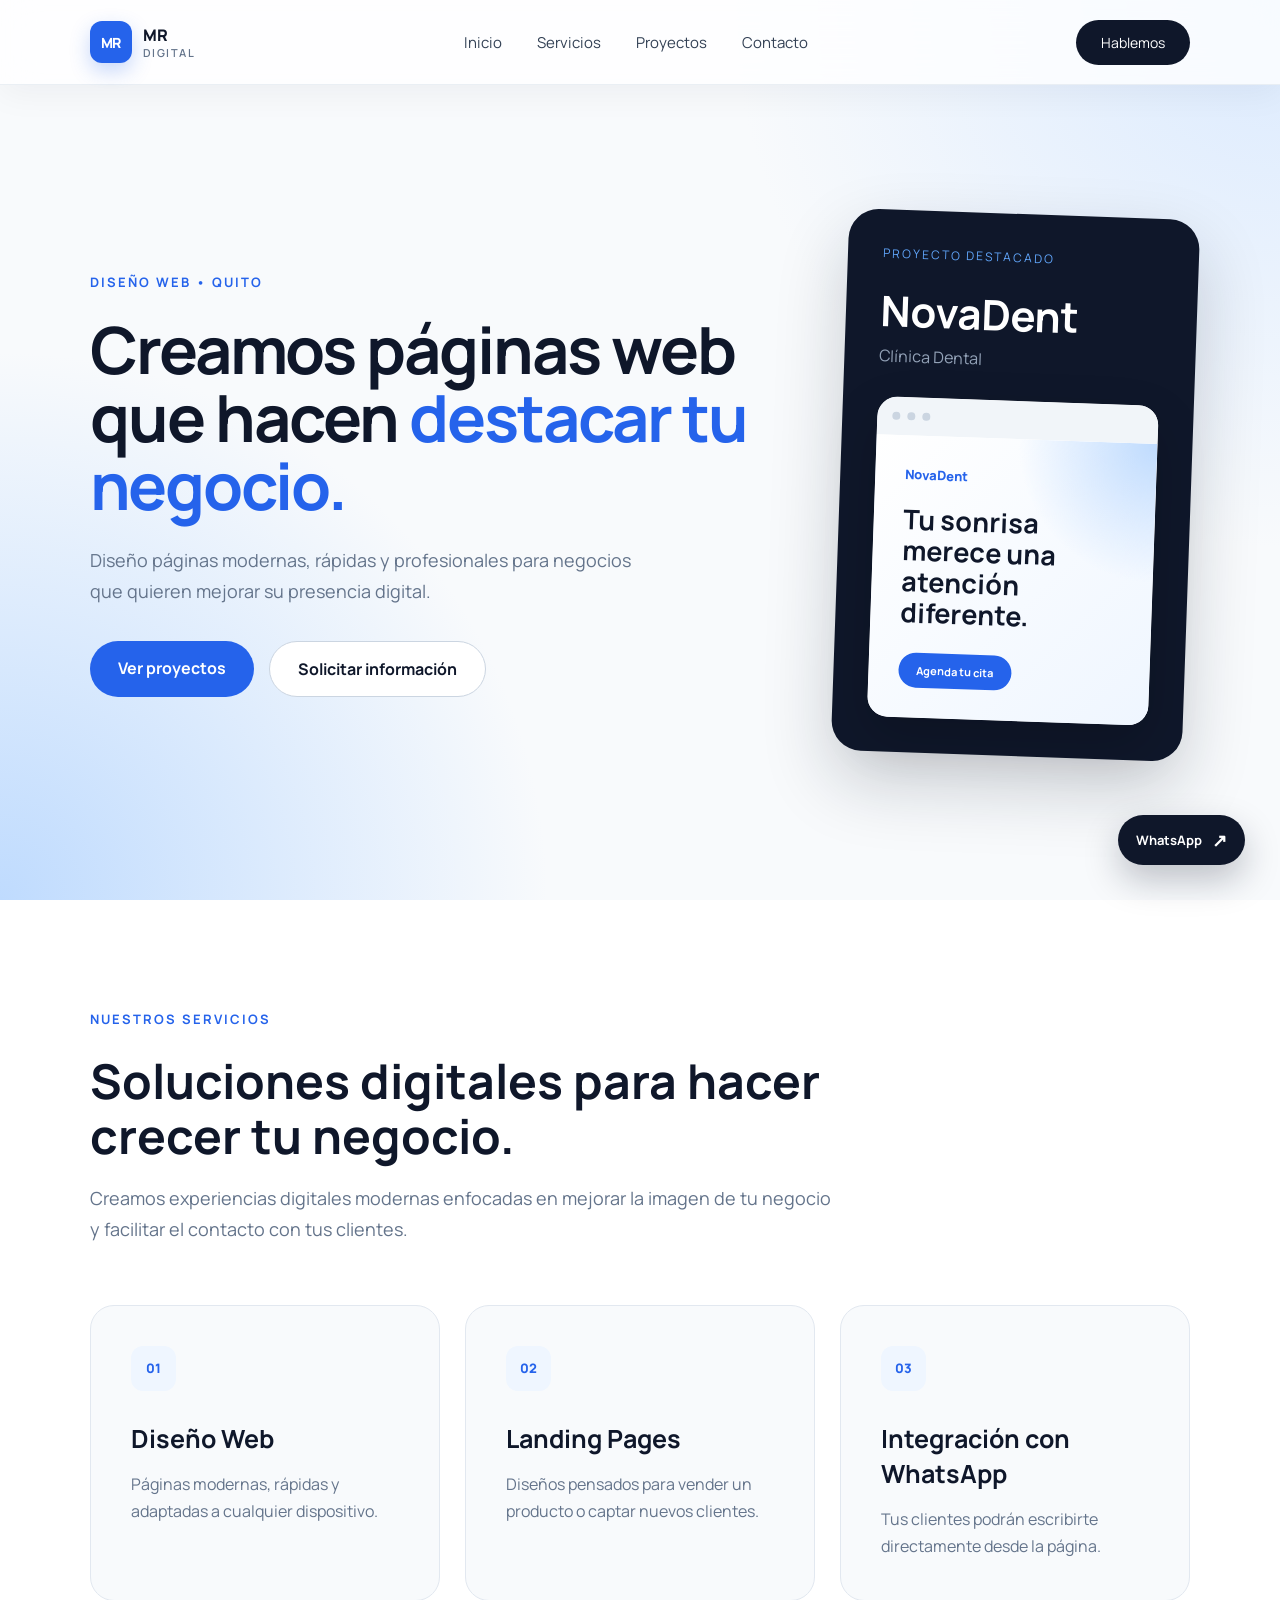
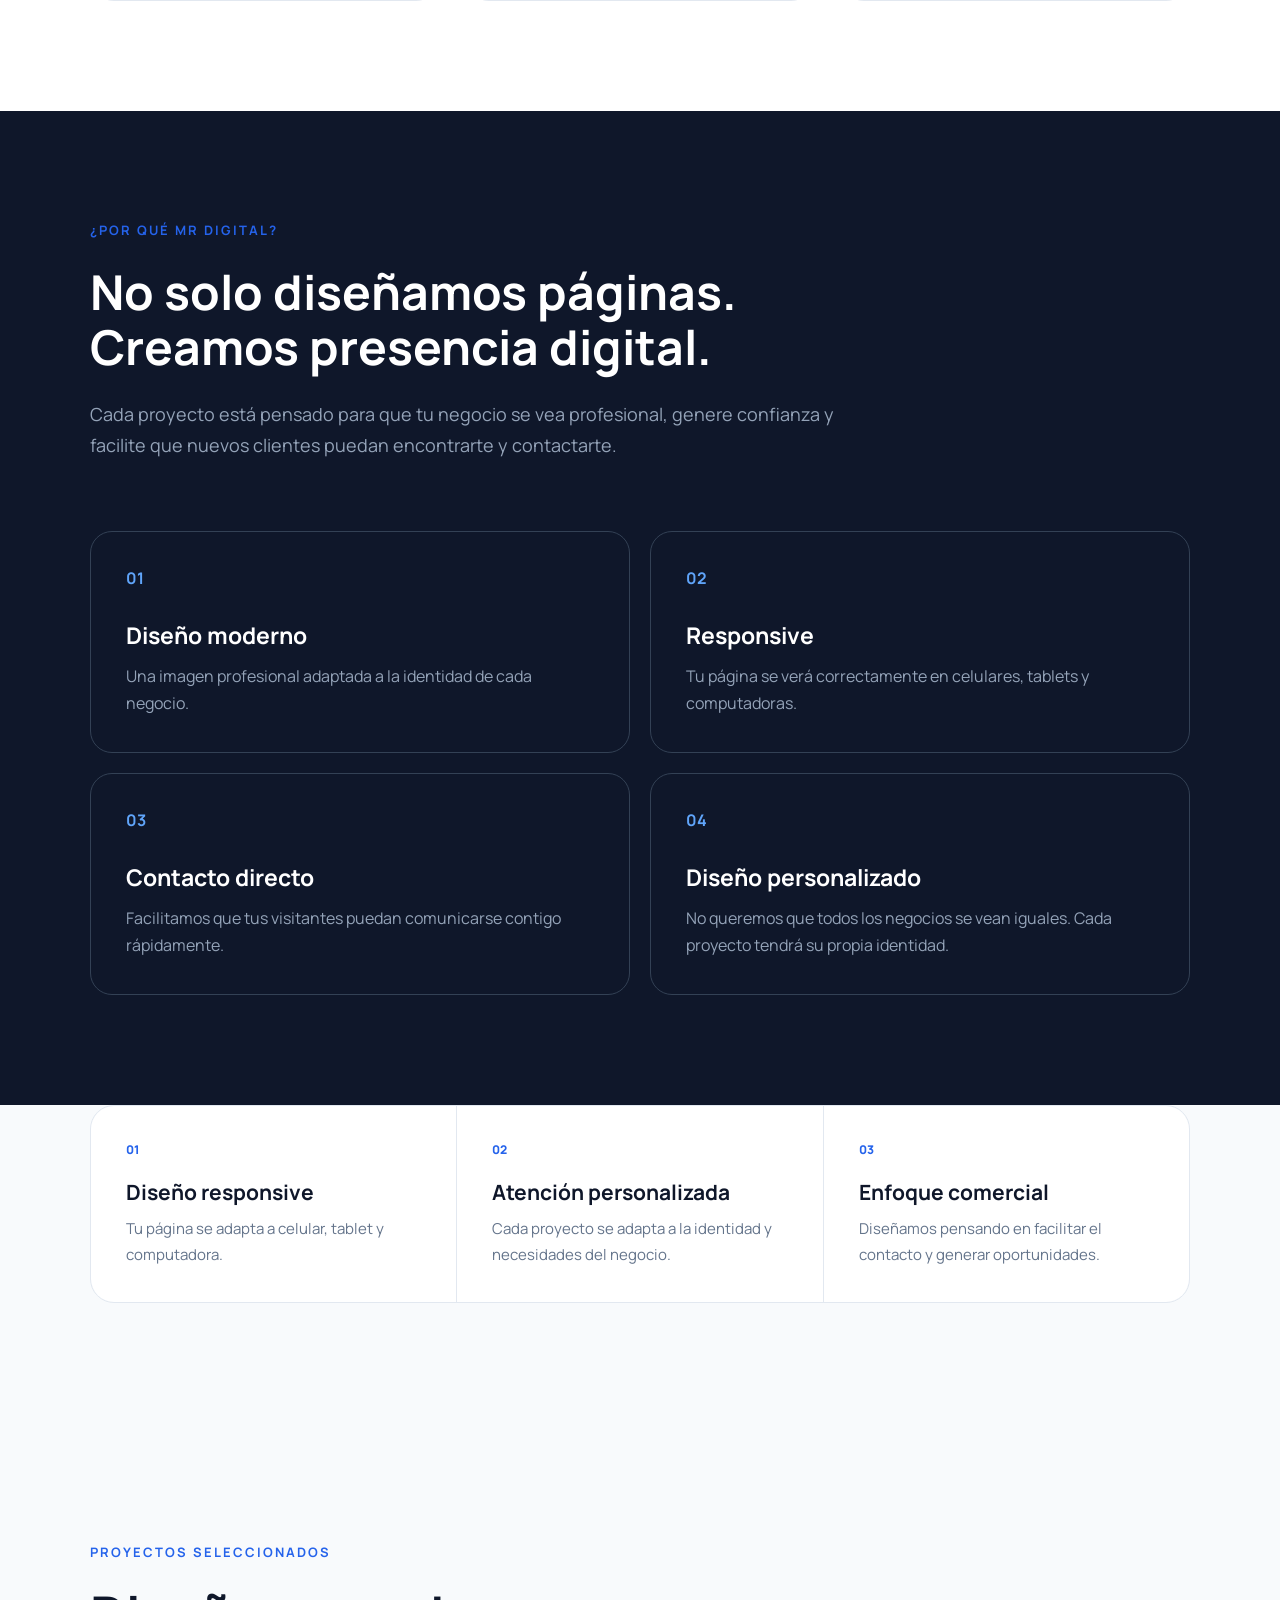
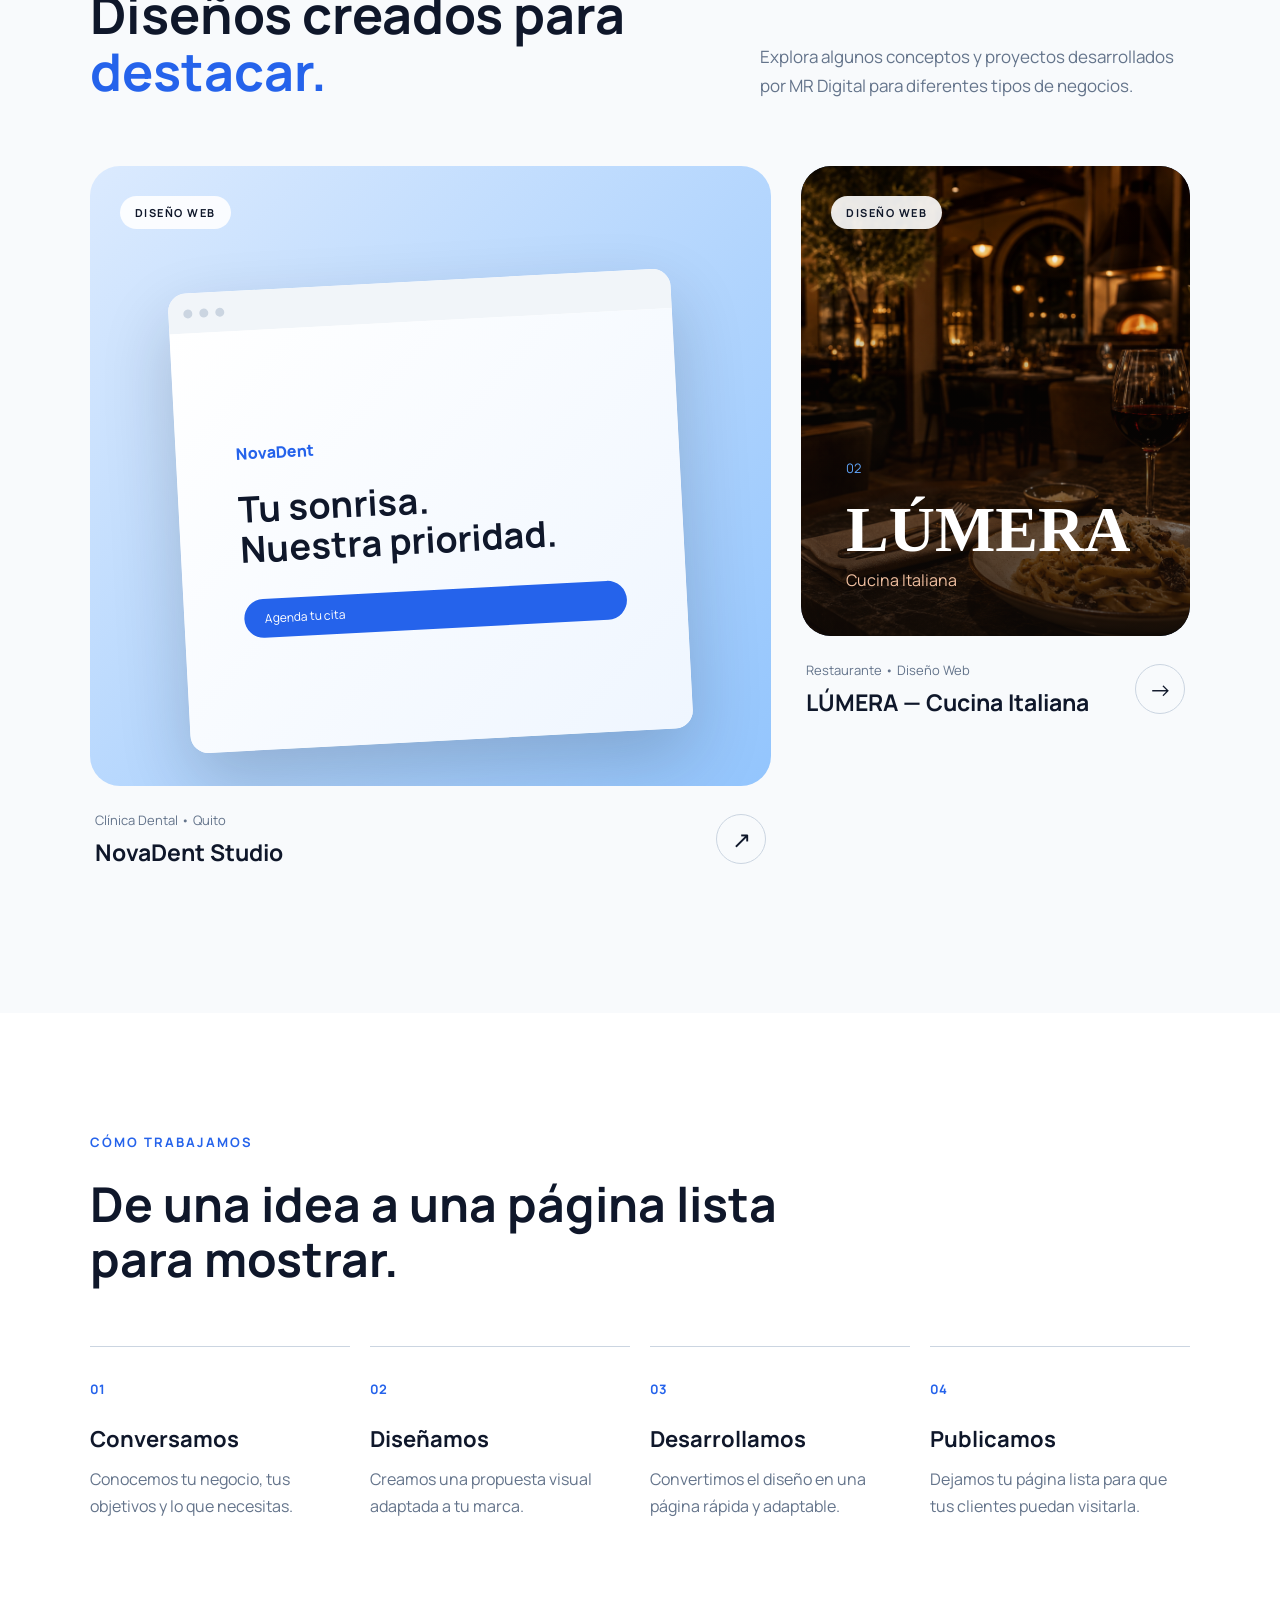
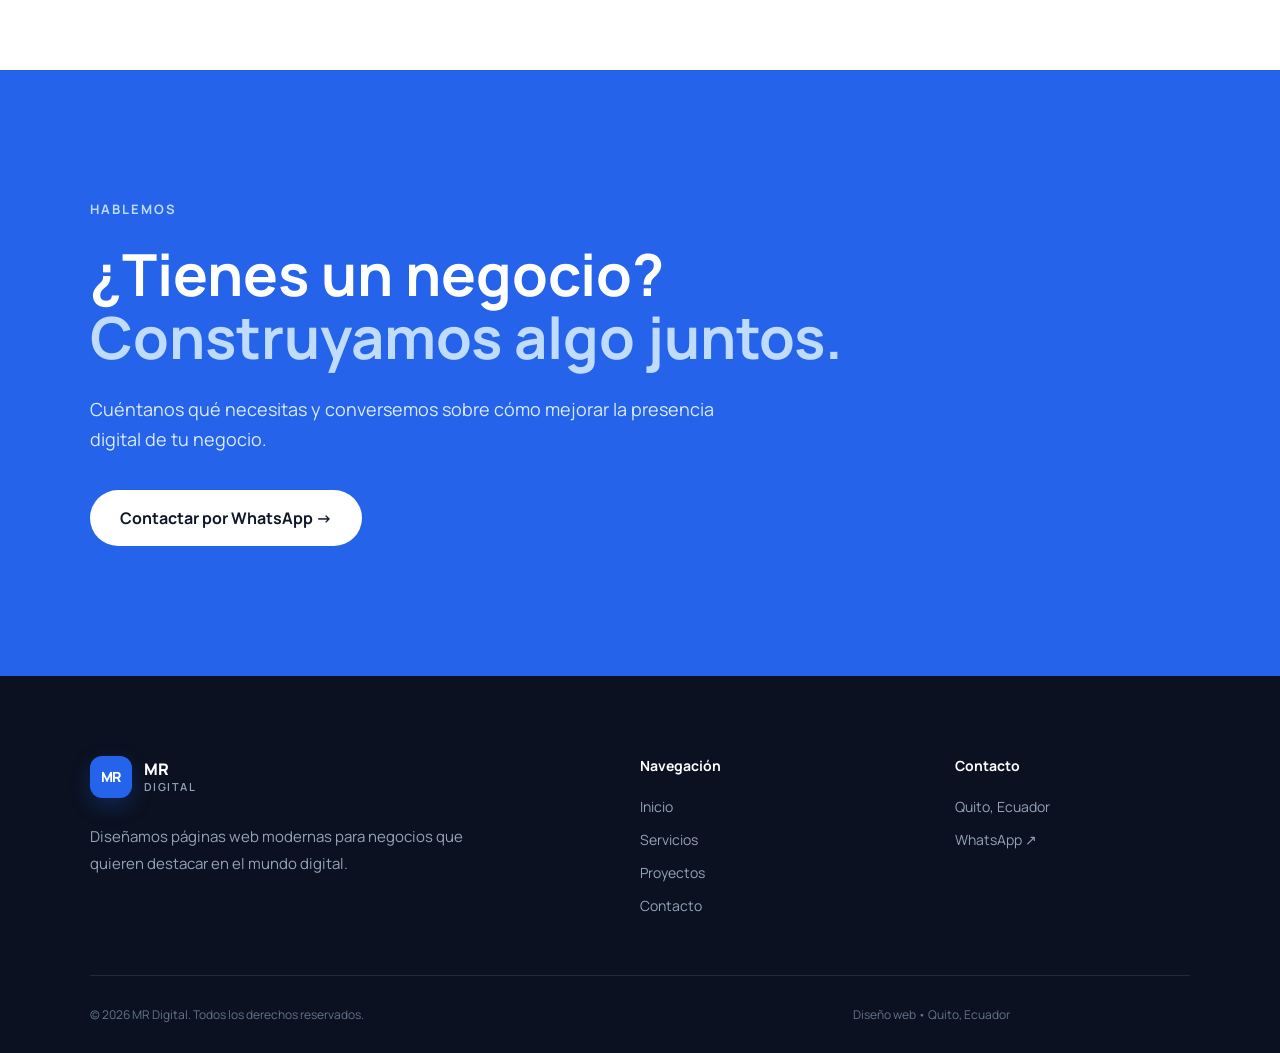
==== commit 3e4f3984: "Proyecto 002 - LUMERA" ====
--- a/index.html
+++ b/index.html
@@ -543,24 +543,22 @@
 
 
                         <span class="proyecto-tag">
-                            PRÓXIMAMENTE
+                            DISEÑO WEB
                         </span>
 
 
-                        <div class="proximo">
+                        <div class="proximo lumera-preview">
 
                             <span>
                                 02
                             </span>
 
-
                             <h3>
-                                Nuevo proyecto
+                                LÚMERA
                             </h3>
 
-
                             <p>
-                                Próximo diseño de MR Digital
+                                Cucina Italiana
                             </p>
 
                         </div>
@@ -572,19 +570,23 @@
 
                     <div class="proyecto-info">
 
-
                         <div>
 
                             <span>
-                                Próximamente
+                                Restaurante • Diseño Web
                             </span>
 
                             <h3>
-                                Proyecto 002
+                                <a href="lumera-proyecto.html" class="proyecto-link">
+                                    LÚMERA — Cucina Italiana
+                                </a>
                             </h3>
 
                         </div>
 
+                        <a href="lumera-proyecto.html" class="flecha">
+                            →
+                        </a>
 
                     </div>
 
--- a/style.css
+++ b/style.css
@@ -1865,7 +1865,7 @@
 
 @media (max-width: 900px) {
 
-/* HEADER */
+    /* HEADER */
 
     .header {
         padding: 0 5%;
@@ -2006,7 +2006,7 @@
         font-size: 46px;
     }
 
-.menu {
+    .menu {
         display: none;
     }
 
@@ -2034,7 +2034,7 @@
         cursor: pointer;
     }
 
-.menu.menu-activo {
+    .menu.menu-activo {
         display: flex;
 
         position: absolute;
@@ -2074,12 +2074,12 @@
         color: #2563eb;
     }
 
-.confianza {
+    .confianza {
         grid-template-columns: 1fr;
         margin: 0 5% 90px;
     }
 
-.footer {
+    .footer {
         padding: 60px 5% 25px;
     }
 
@@ -2095,7 +2095,7 @@
         gap: 10px;
     }
 
-.footer {
+    .footer {
         padding: 60px 5% 25px;
     }
 
@@ -2110,7 +2110,7 @@
         gap: 10px;
     }
 
-.novadent-hero {
+    .novadent-hero {
         grid-template-columns: 1fr;
         gap: 50px;
         padding: 60px 6%;
@@ -2140,7 +2140,7 @@
         padding: 0 6%;
     }
 
-.novadent-proyecto-info {
+    .novadent-proyecto-info {
         padding: 90px 6%;
     }
 
@@ -2152,7 +2152,7 @@
         font-size: 17px;
     }
 
-.reto-solucion {
+    .reto-solucion {
         grid-template-columns: 1fr;
         padding: 80px 6%;
     }
@@ -2165,7 +2165,7 @@
         font-size: 28px;
     }
 
-.novadent-responsive {
+    .novadent-responsive {
         padding: 90px 6%;
     }
 
@@ -2186,7 +2186,7 @@
         min-height: 430px;
     }
 
-.resultado-final {
+    .resultado-final {
         padding: 90px 6%;
     }
 
@@ -2208,7 +2208,7 @@
 
 @media (max-width: 600px) {
 
-.hero h1 {
+    .hero h1 {
         font-size: 39px;
         letter-spacing: -1px;
     }
@@ -2285,14 +2285,2743 @@
         text-align: center;
     }
 
-.whatsapp-flotante {
-    right: 18px;
-    bottom: 18px;
-}
-
-.footer-bottom {
-    padding-right: 0;
-    padding-bottom: 70px;
-}
-
-}
+    .whatsapp-flotante {
+        right: 18px;
+        bottom: 18px;
+    }
+
+    .footer-bottom {
+        padding-right: 0;
+        padding-bottom: 70px;
+    }
+
+}
+
+/* ========================================
+   CLÍNICA NOVADENT - HERO
+======================================== */
+
+.clinica-page {
+    margin: 0;
+    font-family: "Manrope", sans-serif;
+    background: #f8fafc;
+    color: #0f172a;
+}
+
+
+/* HEADER */
+
+.clinica-header {
+    position: fixed;
+    top: 0;
+    left: 0;
+
+    width: 100%;
+    height: 85px;
+
+    display: flex;
+    align-items: center;
+    justify-content: space-between;
+
+    padding: 0 7%;
+
+    background: rgba(255, 255, 255, 0.88);
+
+    backdrop-filter: blur(18px);
+    -webkit-backdrop-filter: blur(18px);
+
+    border-bottom: 1px solid rgba(226, 232, 240, 0.7);
+
+    z-index: 1000;
+}
+
+.clinica-logo {
+    color: #0f172a;
+
+    text-decoration: none;
+
+    font-size: 24px;
+    font-weight: 800;
+
+    letter-spacing: -1px;
+}
+
+.clinica-logo span {
+    color: #2563eb;
+}
+
+.clinica-menu {
+    display: flex;
+    gap: 32px;
+}
+
+.clinica-menu a {
+    color: #475569;
+
+    text-decoration: none;
+
+    font-size: 14px;
+    font-weight: 600;
+
+    transition: 0.3s;
+}
+
+.clinica-menu a:hover {
+    color: #2563eb;
+}
+
+.clinica-btn-header {
+    padding: 13px 23px;
+
+    background: #2563eb;
+    color: white;
+
+    border-radius: 30px;
+
+    text-decoration: none;
+
+    font-size: 13px;
+    font-weight: 700;
+
+    transition: 0.3s;
+}
+
+.clinica-btn-header:hover {
+    transform: translateY(-3px);
+
+    box-shadow: 0 12px 30px rgba(37, 99, 235, 0.20);
+}
+
+
+/* HERO */
+
+.clinica-hero {
+    min-height: 100vh;
+
+    display: grid;
+    grid-template-columns: 1.1fr 0.9fr;
+
+    align-items: center;
+
+    gap: 70px;
+
+    padding: 145px 7% 80px;
+
+    background:
+        radial-gradient(circle at top right, #dbeafe 0%, transparent 35%),
+        radial-gradient(circle at bottom left, #e0f2fe 0%, transparent 35%),
+        #f8fafc;
+}
+
+.clinica-hero-texto {
+    max-width: 760px;
+}
+
+.clinica-etiqueta {
+    margin-bottom: 25px;
+
+    color: #2563eb;
+
+    font-size: 12px;
+    font-weight: 800;
+
+    letter-spacing: 3px;
+}
+
+.clinica-hero h1 {
+    margin: 0 0 30px;
+
+    font-size: clamp(56px, 6vw, 92px);
+
+    line-height: 0.98;
+
+    letter-spacing: -4px;
+}
+
+.clinica-hero h1 span {
+    display: block;
+
+    color: #2563eb;
+}
+
+.clinica-descripcion {
+    max-width: 600px;
+
+    margin-bottom: 35px;
+
+    color: #64748b;
+
+    font-size: 19px;
+    line-height: 1.8;
+}
+
+
+/* BOTONES */
+
+.clinica-botones {
+    display: flex;
+    gap: 15px;
+
+    margin-bottom: 55px;
+}
+
+.clinica-btn-principal,
+.clinica-btn-secundario {
+    padding: 16px 26px;
+
+    border-radius: 30px;
+
+    text-decoration: none;
+
+    font-weight: 700;
+
+    transition: 0.3s;
+}
+
+.clinica-btn-principal {
+    background: #2563eb;
+    color: white;
+}
+
+.clinica-btn-secundario {
+    background: white;
+
+    color: #0f172a;
+
+    border: 1px solid #cbd5e1;
+}
+
+.clinica-btn-principal:hover,
+.clinica-btn-secundario:hover {
+    transform: translateY(-4px);
+}
+
+
+/* CONFIANZA */
+
+.clinica-confianza {
+    display: grid;
+    grid-template-columns: repeat(3, 1fr);
+
+    max-width: 650px;
+
+    padding-top: 28px;
+
+    border-top: 1px solid #dbe3ee;
+}
+
+.clinica-confianza div {
+    display: flex;
+    flex-direction: column;
+
+    gap: 6px;
+}
+
+.clinica-confianza strong {
+    font-size: 14px;
+}
+
+.clinica-confianza span {
+    color: #94a3b8;
+
+    font-size: 12px;
+}
+
+
+/* VISUAL */
+
+.clinica-hero-visual {
+    position: relative;
+
+    min-height: 620px;
+
+    display: flex;
+    align-items: center;
+    justify-content: center;
+}
+
+.clinica-foto-demo {
+    width: 100%;
+    min-height: 560px;
+
+    padding: 45px;
+
+    display: flex;
+    align-items: flex-end;
+
+    border-radius: 40px;
+
+    background-image:
+        linear-gradient(180deg,
+            rgba(15, 23, 42, 0.02),
+            rgba(15, 23, 42, 0.35)),
+        url("./novadent-hero.png");
+
+    background-size: cover;
+    background-position: center;
+    background-repeat: no-repeat;
+
+    box-shadow: 0 35px 80px rgba(15, 23, 42, 0.16);
+}
+
+.clinica-foto-contenido {
+    color: white;
+}
+
+.clinica-foto-contenido span {
+    display: block;
+
+    margin-bottom: 15px;
+
+    font-size: 14px;
+    font-weight: 800;
+
+    letter-spacing: 2px;
+}
+
+.clinica-foto-contenido p {
+    margin: 0;
+
+    font-size: 36px;
+    font-weight: 700;
+
+    line-height: 1.1;
+}
+
+
+/* MINI CARD */
+
+.clinica-mini-card {
+    position: absolute;
+
+    right: -25px;
+    bottom: 40px;
+
+    min-width: 230px;
+
+    padding: 22px;
+
+    display: flex;
+    flex-direction: column;
+
+    gap: 6px;
+
+    background: white;
+
+    border-radius: 18px;
+
+    box-shadow: 0 20px 50px rgba(15, 23, 42, 0.16);
+}
+
+.clinica-mini-card span {
+    color: #2563eb;
+
+    font-size: 11px;
+    font-weight: 800;
+
+    letter-spacing: 1px;
+}
+
+.clinica-mini-card strong {
+    font-size: 15px;
+}
+
+
+/* RESPONSIVE */
+
+@media (max-width: 900px) {
+
+    .clinica-header {
+        padding: 0 5%;
+    }
+
+    .clinica-menu {
+        display: none;
+    }
+
+    .clinica-btn-header {
+        font-size: 12px;
+        padding: 11px 18px;
+    }
+
+    .clinica-hero {
+        grid-template-columns: 1fr;
+
+        gap: 50px;
+
+        padding: 130px 5% 70px;
+    }
+
+    .clinica-hero h1 {
+        font-size: 54px;
+
+        letter-spacing: -2px;
+    }
+
+    .clinica-botones {
+        flex-direction: column;
+    }
+
+    .clinica-btn-principal,
+    .clinica-btn-secundario {
+        width: 100%;
+
+        text-align: center;
+    }
+
+    .clinica-confianza {
+        grid-template-columns: 1fr;
+
+        gap: 18px;
+    }
+
+    .clinica-hero-visual {
+        min-height: auto;
+    }
+
+    .clinica-foto-demo {
+        min-height: 450px;
+
+        border-radius: 28px;
+    }
+
+    .clinica-mini-card {
+        right: 15px;
+        bottom: 20px;
+    }
+
+}
+
+/* ========================================
+   CLÍNICA NOVADENT - TRATAMIENTOS
+======================================== */
+
+.clinica-tratamientos {
+    padding: 120px 7%;
+    background: #ffffff;
+}
+
+.tratamientos-encabezado {
+    max-width: 850px;
+    margin-bottom: 65px;
+}
+
+.tratamientos-encabezado h2 {
+    margin-bottom: 25px;
+
+    font-size: clamp(42px, 5vw, 72px);
+    line-height: 1.05;
+
+    letter-spacing: -2px;
+}
+
+.tratamientos-encabezado>p:last-child {
+    max-width: 700px;
+
+    color: #64748b;
+
+    font-size: 18px;
+    line-height: 1.8;
+}
+
+.tratamientos-grid {
+    display: grid;
+    grid-template-columns: repeat(3, 1fr);
+    gap: 24px;
+}
+
+.tratamiento-card {
+    position: relative;
+    overflow: hidden;
+
+    min-height: 260px;
+
+    padding: 35px;
+
+    display: flex;
+    flex-direction: column;
+
+    background: #f8fafc;
+
+    border: 1px solid #e2e8f0;
+    border-radius: 24px;
+
+    transition: 0.35s ease;
+}
+
+.tratamiento-card::before {
+    content: "";
+
+    position: absolute;
+    top: 0;
+    left: 0;
+
+    width: 100%;
+    height: 4px;
+
+    background: linear-gradient(90deg,
+            #2563eb,
+            #60a5fa);
+
+    transform: scaleX(0);
+    transform-origin: left;
+
+    transition: 0.35s ease;
+}
+
+.tratamiento-card:hover {
+    transform: translateY(-8px);
+
+    border-color: #bfdbfe;
+
+    box-shadow:
+        0 25px 55px rgba(15, 23, 42, 0.10);
+}
+
+.tratamiento-card:hover::before {
+    transform: scaleX(1);
+}
+
+.tratamiento-card>span {
+    margin-bottom: 45px;
+
+    color: #2563eb;
+
+    font-size: 12px;
+    font-weight: 800;
+
+    letter-spacing: 2px;
+}
+
+.tratamiento-card h3 {
+    margin-bottom: 14px;
+
+    font-size: 24px;
+}
+
+.tratamiento-card p {
+    color: #64748b;
+
+    font-size: 15px;
+    line-height: 1.7;
+}
+
+
+/* RESPONSIVE */
+
+@media (max-width: 900px) {
+
+    .clinica-tratamientos {
+        padding: 90px 5%;
+    }
+
+    .tratamientos-grid {
+        grid-template-columns: 1fr;
+    }
+
+    .tratamiento-card {
+        min-height: auto;
+    }
+
+}
+
+/* ========================================
+   CLÍNICA NOVADENT - NOSOTROS
+======================================== */
+
+.clinica-nosotros {
+    padding: 120px 7%;
+
+    display: grid;
+    grid-template-columns: 0.9fr 1.1fr;
+    gap: 80px;
+
+    align-items: center;
+
+    background: #f8fafc;
+}
+
+
+/* VISUAL */
+
+.nosotros-visual {
+    min-height: 600px;
+}
+
+.nosotros-imagen-demo {
+    height: 100%;
+    min-height: 600px;
+
+    padding: 45px;
+
+    display: flex;
+    flex-direction: column;
+    justify-content: flex-end;
+
+    border-radius: 36px;
+
+    background-image:
+        linear-gradient(180deg,
+            rgba(15, 23, 42, 0.03),
+            rgba(15, 23, 42, 0.38)),
+        url("./novadent-nosotros.png");
+
+    background-size: cover;
+    background-position: center;
+    background-repeat: no-repeat;
+
+    color: white;
+
+    box-shadow:
+        0 30px 70px rgba(15, 23, 42, 0.14);
+}
+
+.nosotros-imagen-demo span {
+    margin-bottom: 18px;
+
+    font-size: 12px;
+    font-weight: 800;
+
+    letter-spacing: 3px;
+}
+
+.nosotros-imagen-demo h3 {
+    max-width: 460px;
+
+    margin: 0;
+
+    font-size: 42px;
+    line-height: 1.05;
+
+    letter-spacing: -1px;
+}
+
+
+/* CONTENIDO */
+
+.nosotros-contenido h2 {
+    max-width: 750px;
+
+    margin-bottom: 28px;
+
+    font-size: clamp(42px, 5vw, 68px);
+    line-height: 1.05;
+
+    letter-spacing: -2px;
+}
+
+.nosotros-contenido>p:not(.clinica-etiqueta) {
+    max-width: 720px;
+
+    margin-bottom: 20px;
+
+    color: #64748b;
+
+    font-size: 17px;
+    line-height: 1.8;
+}
+
+
+/* BENEFICIOS */
+
+.nosotros-beneficios {
+    margin-top: 40px;
+
+    display: flex;
+    flex-direction: column;
+}
+
+.nosotros-beneficios>div {
+    padding: 22px 0;
+
+    display: flex;
+    flex-direction: column;
+    gap: 7px;
+
+    border-top: 1px solid #dbe3ee;
+}
+
+.nosotros-beneficios strong {
+    font-size: 16px;
+}
+
+.nosotros-beneficios span {
+    color: #64748b;
+
+    font-size: 14px;
+}
+
+
+/* RESPONSIVE */
+
+@media (max-width: 900px) {
+
+    .clinica-nosotros {
+        grid-template-columns: 1fr;
+
+        gap: 50px;
+
+        padding: 90px 5%;
+    }
+
+    .nosotros-visual,
+    .nosotros-imagen-demo {
+        min-height: 450px;
+    }
+
+    .nosotros-imagen-demo {
+        border-radius: 28px;
+    }
+
+    .nosotros-imagen-demo h3 {
+        font-size: 34px;
+    }
+
+}
+
+/* ========================================
+   CLÍNICA NOVADENT - EQUIPO
+======================================== */
+
+.clinica-equipo {
+    padding: 120px 7%;
+
+    background: #ffffff;
+}
+
+.equipo-encabezado {
+    max-width: 850px;
+
+    margin-bottom: 65px;
+}
+
+.equipo-encabezado h2 {
+    margin-bottom: 25px;
+
+    font-size: clamp(42px, 5vw, 72px);
+
+    line-height: 1.05;
+
+    letter-spacing: -2px;
+}
+
+.equipo-encabezado>p:last-child {
+    max-width: 680px;
+
+    color: #64748b;
+
+    font-size: 18px;
+
+    line-height: 1.8;
+}
+
+.equipo-grid {
+    display: grid;
+
+    grid-template-columns: repeat(3, 1fr);
+
+    gap: 28px;
+}
+
+.doctor-card {
+    overflow: hidden;
+
+    border-radius: 28px;
+
+    border: 1px solid #e2e8f0;
+
+    background: #f8fafc;
+
+    transition: 0.35s;
+}
+
+.doctor-card:hover {
+    transform: translateY(-8px);
+
+    box-shadow:
+        0 25px 55px rgba(15, 23, 42, 0.10);
+}
+
+.doctor-foto {
+    min-height: 380px;
+
+    display: flex;
+
+    align-items: center;
+
+    justify-content: center;
+
+    background:
+        linear-gradient(135deg,
+            #dbeafe,
+            #93c5fd);
+
+    color: white;
+
+    font-size: 46px;
+
+    font-weight: 800;
+}
+
+.doctor-info {
+    padding: 25px;
+}
+
+.doctor-info h3 {
+    margin-bottom: 8px;
+
+    font-size: 22px;
+}
+
+.doctor-info span {
+    color: #2563eb;
+
+    font-size: 13px;
+
+    font-weight: 700;
+}
+
+
+/* RESPONSIVE */
+
+@media (max-width: 900px) {
+
+    .clinica-equipo {
+        padding: 90px 5%;
+    }
+
+    .equipo-grid {
+        grid-template-columns: 1fr;
+    }
+
+    .doctor-foto {
+        min-height: 320px;
+    }
+
+}
+
+/* ========================================
+   AVISO PROYECTO CONCEPTUAL
+======================================== */
+
+.aviso-conceptual {
+    position: relative;
+    z-index: 1100;
+
+    min-height: 44px;
+    padding: 9px 7%;
+
+    display: flex;
+    align-items: center;
+    justify-content: center;
+    gap: 14px;
+
+    background: #0f172a;
+    color: #cbd5e1;
+
+    font-size: 12px;
+}
+
+.aviso-conceptual span {
+    color: #60a5fa;
+    font-size: 10px;
+    font-weight: 800;
+    letter-spacing: 1.5px;
+}
+
+.aviso-conceptual p {
+    margin: 0;
+}
+
+.aviso-conceptual strong {
+    color: #ffffff;
+}
+
+.aviso-conceptual a {
+    color: #ffffff;
+    text-decoration: none;
+    font-weight: 700;
+}
+
+.aviso-conceptual a:hover {
+    color: #60a5fa;
+}
+
+
+/* Ajustamos el header porque ahora existe la barra superior */
+
+.clinica-header {
+    top: 44px;
+}
+
+
+/* Ajustamos el hero */
+
+.clinica-hero {
+    padding-top: 189px;
+}
+
+
+/* CELULAR */
+
+@media (max-width: 900px) {
+
+    .aviso-conceptual {
+        min-height: auto;
+        padding: 10px 5%;
+
+        flex-wrap: wrap;
+        gap: 5px 10px;
+
+        justify-content: flex-start;
+    }
+
+    .aviso-conceptual p {
+        width: 100%;
+    }
+
+    .clinica-header {
+        top: 75px;
+    }
+
+    .clinica-hero {
+        padding-top: 205px;
+    }
+}
+
+/* ========================================
+   CLÍNICA NOVADENT - FAQ
+======================================== */
+
+.clinica-faq {
+    padding: 120px 7%;
+
+    display: grid;
+    grid-template-columns: 0.8fr 1.2fr;
+    gap: 100px;
+
+    background: #f8fafc;
+}
+
+.faq-encabezado {
+    max-width: 600px;
+}
+
+.faq-encabezado h2 {
+    margin-bottom: 25px;
+
+    font-size: clamp(42px, 4.5vw, 68px);
+    line-height: 1.05;
+
+    letter-spacing: -2px;
+}
+
+.faq-encabezado>p:last-child {
+    color: #64748b;
+
+    font-size: 17px;
+    line-height: 1.8;
+}
+
+
+/* PREGUNTAS */
+
+.faq-lista {
+    border-top: 1px solid #cbd5e1;
+}
+
+.faq-item {
+    padding: 0;
+
+    border-bottom: 1px solid #cbd5e1;
+}
+
+.faq-item summary {
+    padding: 28px 0;
+
+    display: flex;
+    align-items: center;
+    justify-content: space-between;
+
+    gap: 25px;
+
+    cursor: pointer;
+
+    list-style: none;
+
+    color: #0f172a;
+
+    font-size: 17px;
+    font-weight: 700;
+}
+
+.faq-item summary::-webkit-details-marker {
+    display: none;
+}
+
+.faq-item summary span {
+    color: #2563eb;
+
+    font-size: 25px;
+    font-weight: 400;
+
+    transition: transform 0.3s ease;
+}
+
+.faq-item[open] summary span {
+    transform: rotate(45deg);
+}
+
+.faq-item>p {
+    max-width: 650px;
+
+    margin: -5px 0 28px;
+
+    color: #64748b;
+
+    font-size: 15px;
+    line-height: 1.8;
+}
+
+
+/* CELULAR */
+
+@media (max-width: 900px) {
+
+    .clinica-faq {
+        padding: 90px 5%;
+
+        grid-template-columns: 1fr;
+        gap: 50px;
+    }
+
+    .faq-item summary {
+        font-size: 16px;
+    }
+
+}
+
+/* ========================================
+   CLÍNICA NOVADENT - CONTACTO
+======================================== */
+
+.clinica-contacto {
+    padding: 120px 7%;
+
+    display: grid;
+    grid-template-columns: 1.1fr 0.9fr;
+    gap: 80px;
+
+    align-items: center;
+
+    background: #0f172a;
+    color: white;
+}
+
+.contacto-clinica-contenido {
+    max-width: 800px;
+}
+
+.contacto-clinica-contenido h2 {
+    max-width: 750px;
+
+    margin-bottom: 25px;
+
+    font-size: clamp(48px, 5vw, 76px);
+    line-height: 1;
+
+    letter-spacing: -3px;
+}
+
+.contacto-intro {
+    max-width: 650px;
+
+    color: #94a3b8;
+
+    font-size: 17px;
+    line-height: 1.8;
+}
+
+
+/* DATOS */
+
+.contacto-datos {
+    margin-top: 55px;
+
+    display: grid;
+    grid-template-columns: repeat(4, 1fr);
+    gap: 25px;
+
+    padding-top: 30px;
+
+    border-top: 1px solid #334155;
+}
+
+.contacto-datos div {
+    display: flex;
+    flex-direction: column;
+
+    gap: 7px;
+}
+
+.contacto-datos span {
+    color: #60a5fa;
+
+    font-size: 10px;
+    font-weight: 800;
+
+    letter-spacing: 2px;
+}
+
+.contacto-datos strong {
+    font-size: 15px;
+}
+
+.contacto-datos p {
+    margin: 0;
+
+    color: #94a3b8;
+
+    font-size: 13px;
+}
+
+
+/* CARD DE CONTACTO */
+
+.contacto-clinica-card {
+    padding: 50px;
+
+    background: #2563eb;
+
+    border-radius: 32px;
+
+    box-shadow:
+        0 30px 70px rgba(0, 0, 0, 0.22);
+}
+
+.contacto-card-etiqueta {
+    display: block;
+
+    margin-bottom: 30px;
+
+    color: #bfdbfe;
+
+    font-size: 11px;
+    font-weight: 800;
+
+    letter-spacing: 3px;
+}
+
+.contacto-clinica-card h3 {
+    margin-bottom: 22px;
+
+    font-size: 42px;
+    line-height: 1.05;
+
+    letter-spacing: -1px;
+}
+
+.contacto-clinica-card p {
+    margin-bottom: 30px;
+
+    color: #dbeafe;
+
+    line-height: 1.7;
+}
+
+.contacto-demo-btn {
+    display: inline-block;
+
+    padding: 16px 25px;
+
+    background: white;
+    color: #0f172a;
+
+    border-radius: 30px;
+
+    text-decoration: none;
+
+    font-weight: 700;
+
+    transition: 0.3s;
+}
+
+.contacto-demo-btn:hover {
+    transform: translateY(-4px);
+}
+
+.contacto-clinica-card small {
+    display: block;
+
+    margin-top: 20px;
+
+    color: #bfdbfe;
+}
+
+
+/* FOOTER */
+
+.clinica-footer {
+    padding: 35px 7%;
+
+    display: flex;
+    align-items: center;
+    justify-content: space-between;
+
+    gap: 30px;
+
+    background: #080d19;
+    color: #94a3b8;
+}
+
+.clinica-footer-logo {
+    color: white;
+
+    font-size: 20px;
+    font-weight: 800;
+}
+
+.clinica-footer-logo span {
+    color: #60a5fa;
+}
+
+.clinica-footer p {
+    margin: 0;
+
+    font-size: 12px;
+}
+
+.clinica-footer strong {
+    color: white;
+}
+
+.clinica-footer a {
+    color: white;
+
+    text-decoration: none;
+
+    font-size: 12px;
+    font-weight: 700;
+}
+
+
+/* CELULAR */
+
+@media (max-width: 900px) {
+
+    .clinica-contacto {
+        padding: 90px 5%;
+
+        grid-template-columns: 1fr;
+        gap: 50px;
+    }
+
+    .contacto-datos {
+        grid-template-columns: 1fr;
+
+        gap: 25px;
+    }
+
+    .contacto-clinica-card {
+        padding: 35px;
+
+        border-radius: 25px;
+    }
+
+    .contacto-clinica-card h3 {
+        font-size: 34px;
+    }
+
+    .clinica-footer {
+        flex-direction: column;
+
+        align-items: flex-start;
+    }
+
+}
+
+.doctor-andres {
+    background-image: url("./doctor-andres.png");
+    background-size: cover;
+    background-position: center;
+    background-repeat: no-repeat;
+}
+
+.doctor-valeria {
+    background-image: url("./doctor-valeria.png");
+    background-size: cover;
+    background-position: center;
+    background-repeat: no-repeat;
+}
+
+.doctor-mateo {
+    background-image: url("./doctor-mateo.png");
+    background-size: cover;
+    background-position: center;
+    background-repeat: no-repeat;
+}
+
+/* ========================================
+   LÚMERA - BASE
+======================================== */
+
+.lumera-page {
+    margin: 0;
+    font-family: "Manrope", sans-serif;
+    background: #151210;
+    color: #f7f1e8;
+}
+
+
+/* AVISO PORTAFOLIO */
+
+.lumera-aviso {
+    min-height: 44px;
+    padding: 10px 7%;
+
+    display: flex;
+    align-items: center;
+    justify-content: center;
+    gap: 14px;
+
+    background: #0c0a09;
+    color: #c8bfb5;
+
+    font-size: 12px;
+}
+
+.lumera-aviso span {
+    color: #d97745;
+
+    font-size: 10px;
+    font-weight: 800;
+
+    letter-spacing: 1.8px;
+}
+
+.lumera-aviso p {
+    margin: 0;
+}
+
+.lumera-aviso strong {
+    color: white;
+}
+
+.lumera-aviso a {
+    color: white;
+
+    text-decoration: none;
+    font-weight: 700;
+}
+
+
+/* HEADER */
+
+.lumera-header {
+    position: sticky;
+    top: 0;
+
+    z-index: 1000;
+
+    height: 90px;
+
+    padding: 0 7%;
+
+    display: flex;
+    align-items: center;
+    justify-content: space-between;
+
+    background: rgba(21, 18, 16, 0.88);
+
+    backdrop-filter: blur(18px);
+    -webkit-backdrop-filter: blur(18px);
+
+    border-bottom: 1px solid rgba(255, 255, 255, 0.08);
+}
+
+.lumera-logo {
+    display: flex;
+    flex-direction: column;
+
+    color: #f7f1e8;
+
+    text-decoration: none;
+
+    font-family: "Playfair Display", serif;
+
+    font-size: 28px;
+    font-weight: 700;
+
+    letter-spacing: 2px;
+}
+
+.lumera-logo span {
+    margin-top: 3px;
+
+    color: #b8aa9d;
+
+    font-family: "Manrope", sans-serif;
+
+    font-size: 9px;
+    font-weight: 600;
+
+    letter-spacing: 2.5px;
+
+    text-transform: uppercase;
+}
+
+.lumera-menu {
+    display: flex;
+    gap: 34px;
+}
+
+.lumera-menu a {
+    color: #cfc5bb;
+
+    text-decoration: none;
+
+    font-size: 13px;
+    font-weight: 600;
+
+    transition: 0.3s;
+}
+
+.lumera-menu a:hover {
+    color: #d97745;
+}
+
+.lumera-reserva {
+    padding: 13px 22px;
+
+    border: 1px solid #d97745;
+    border-radius: 30px;
+
+    color: #f7f1e8;
+
+    text-decoration: none;
+
+    font-size: 13px;
+    font-weight: 700;
+
+    transition: 0.3s;
+}
+
+.lumera-reserva:hover {
+    background: #d97745;
+}
+
+
+/* HERO */
+
+.lumera-hero {
+    min-height: calc(100vh - 134px);
+
+    padding: 80px 7%;
+
+    display: grid;
+    grid-template-columns: 0.9fr 1.1fr;
+
+    align-items: center;
+
+    gap: 70px;
+
+    background:
+        radial-gradient(circle at top left,
+            rgba(217, 119, 69, 0.13),
+            transparent 32%),
+        #151210;
+}
+
+.lumera-hero-contenido {
+    max-width: 720px;
+}
+
+.lumera-etiqueta {
+    margin-bottom: 25px;
+
+    color: #d97745;
+
+    font-size: 11px;
+    font-weight: 800;
+
+    letter-spacing: 3px;
+}
+
+.lumera-hero h1 {
+    margin: 0 0 30px;
+
+    font-family: "Playfair Display", serif;
+
+    font-size: clamp(72px, 8vw, 125px);
+
+    line-height: 0.88;
+
+    letter-spacing: -4px;
+
+    font-weight: 600;
+}
+
+.lumera-hero h1 span {
+    display: block;
+
+    color: #d97745;
+}
+
+.lumera-descripcion {
+    max-width: 600px;
+
+    margin-bottom: 35px;
+
+    color: #b8aa9d;
+
+    font-size: 18px;
+    line-height: 1.8;
+}
+
+
+/* BOTONES */
+
+.lumera-botones {
+    display: flex;
+    gap: 14px;
+}
+
+.lumera-btn-principal,
+.lumera-btn-secundario {
+    padding: 16px 27px;
+
+    border-radius: 30px;
+
+    text-decoration: none;
+
+    font-weight: 700;
+
+    transition: 0.3s;
+}
+
+.lumera-btn-principal {
+    background: #d97745;
+    color: white;
+}
+
+.lumera-btn-secundario {
+    border: 1px solid rgba(255, 255, 255, 0.18);
+
+    color: #f7f1e8;
+}
+
+.lumera-btn-principal:hover,
+.lumera-btn-secundario:hover {
+    transform: translateY(-4px);
+}
+
+
+/* HERO VISUAL */
+
+.lumera-hero-visual {
+    min-height: 620px;
+}
+
+.lumera-imagen-demo {
+    height: 100%;
+    min-height: 620px;
+
+    padding: 45px;
+
+    display: flex;
+    align-items: flex-end;
+
+    border-radius: 36px;
+
+    background:
+        linear-gradient(180deg,
+            rgba(21, 18, 16, 0.05),
+            rgba(21, 18, 16, 0.70)),
+        url("./lumera-hero.png");
+
+    background-size: cover;
+    background-position: center;
+    background-repeat: no-repeat;
+
+    box-shadow:
+        0 35px 80px rgba(0, 0, 0, 0.35);
+}
+
+.lumera-imagen-texto span {
+    display: block;
+
+    margin-bottom: 15px;
+
+    color: #f1b48e;
+
+    font-size: 11px;
+    font-weight: 800;
+
+    letter-spacing: 3px;
+}
+
+.lumera-imagen-texto p {
+    margin: 0;
+
+    font-family: "Playfair Display", serif;
+
+    font-size: 44px;
+
+    line-height: 1;
+
+    color: white;
+}
+
+
+/* RESPONSIVE */
+
+@media (max-width: 900px) {
+
+    .lumera-aviso {
+        flex-wrap: wrap;
+
+        justify-content: flex-start;
+
+        padding: 10px 5%;
+    }
+
+    .lumera-aviso p {
+        width: 100%;
+    }
+
+    .lumera-header {
+        padding: 0 5%;
+    }
+
+    .lumera-menu {
+        display: none;
+    }
+
+    .lumera-reserva {
+        padding: 11px 17px;
+
+        font-size: 12px;
+    }
+
+    .lumera-hero {
+        grid-template-columns: 1fr;
+
+        padding: 70px 5%;
+
+        gap: 50px;
+    }
+
+    .lumera-hero h1 {
+        font-size: 68px;
+
+        letter-spacing: -2px;
+    }
+
+    .lumera-botones {
+        flex-direction: column;
+    }
+
+    .lumera-btn-principal,
+    .lumera-btn-secundario {
+        width: 100%;
+
+        text-align: center;
+    }
+
+    .lumera-hero-visual,
+    .lumera-imagen-demo {
+        min-height: 480px;
+    }
+
+}
+
+/* ========================================
+   LÚMERA - PLATOS DESTACADOS
+======================================== */
+
+.lumera-menu-section {
+    padding: 120px 7%;
+    background: #f3eee7;
+    color: #1c1815;
+}
+
+.lumera-menu-encabezado {
+    max-width: 850px;
+    margin-bottom: 70px;
+}
+
+.lumera-menu-encabezado h2 {
+    margin-bottom: 25px;
+
+    font-family: "Playfair Display", serif;
+
+    font-size: clamp(48px, 5vw, 78px);
+    line-height: 1;
+
+    letter-spacing: -2px;
+}
+
+.lumera-menu-encabezado>p:last-child {
+    max-width: 700px;
+
+    color: #766b63;
+
+    font-size: 18px;
+    line-height: 1.8;
+}
+
+
+/* GRID */
+
+.lumera-platos-grid {
+    display: grid;
+    grid-template-columns: repeat(3, 1fr);
+    gap: 28px;
+}
+
+
+/* TARJETAS */
+
+.lumera-plato-card {
+    overflow: hidden;
+
+    background: #fffaf4;
+
+    border: 1px solid #ded5cc;
+    border-radius: 28px;
+
+    transition: 0.35s;
+}
+
+.lumera-plato-card:hover {
+    transform: translateY(-8px);
+
+    box-shadow:
+        0 25px 55px rgba(60, 40, 30, 0.12);
+}
+
+.lumera-plato-imagen {
+    position: relative;
+
+    min-height: 330px;
+
+    display: flex;
+    align-items: flex-end;
+
+    padding: 25px;
+
+    background:
+        linear-gradient(180deg,
+            rgba(20, 15, 12, 0.05),
+            rgba(20, 15, 12, 0.50)),
+        linear-gradient(135deg,
+            #b86f48,
+            #4b2e22);
+}
+
+.lumera-plato-imagen span {
+    color: white;
+
+    font-size: 12px;
+    font-weight: 800;
+
+    letter-spacing: 2px;
+}
+
+
+/* INFORMACIÓN */
+
+.lumera-plato-info {
+    padding: 25px;
+
+    display: flex;
+    justify-content: space-between;
+    align-items: flex-start;
+
+    gap: 20px;
+}
+
+.lumera-plato-info h3 {
+    margin-bottom: 10px;
+
+    font-family: "Playfair Display", serif;
+
+    font-size: 24px;
+}
+
+.lumera-plato-info p {
+    color: #766b63;
+
+    font-size: 14px;
+    line-height: 1.7;
+}
+
+.lumera-plato-info strong {
+    color: #b85c38;
+
+    font-size: 18px;
+}
+
+
+/* RESPONSIVE */
+
+@media (max-width: 900px) {
+
+    .lumera-menu-section {
+        padding: 90px 5%;
+    }
+
+    .lumera-platos-grid {
+        grid-template-columns: 1fr;
+    }
+
+    .lumera-plato-imagen {
+        min-height: 300px;
+    }
+
+}
+
+/* ========================================
+   LÚMERA - NUESTRA HISTORIA
+======================================== */
+
+.lumera-historia {
+    padding: 120px 7%;
+
+    display: grid;
+    grid-template-columns: 1fr 1fr;
+    gap: 80px;
+
+    align-items: center;
+
+    background: #171310;
+    color: #f7f1e8;
+}
+
+
+/* VISUAL */
+
+.lumera-historia-visual {
+    min-height: 600px;
+}
+
+.lumera-historia-imagen {
+    min-height: 600px;
+
+    padding: 45px;
+
+    display: flex;
+    flex-direction: column;
+    justify-content: flex-end;
+
+    border-radius: 36px;
+
+    background:
+        linear-gradient(180deg,
+            rgba(20, 15, 12, 0.05),
+            rgba(20, 15, 12, 0.72)),
+        linear-gradient(135deg,
+            #8a4f32,
+            #2d211b);
+
+    box-shadow:
+        0 30px 70px rgba(0, 0, 0, 0.28);
+}
+
+.lumera-historia-imagen span {
+    margin-bottom: 18px;
+
+    color: #f1b48e;
+
+    font-size: 11px;
+    font-weight: 800;
+
+    letter-spacing: 3px;
+}
+
+.lumera-historia-imagen h3 {
+    max-width: 480px;
+
+    margin: 0;
+
+    font-family: "Playfair Display", serif;
+
+    font-size: 52px;
+    line-height: 1;
+
+    color: white;
+}
+
+
+/* CONTENIDO */
+
+.lumera-historia-contenido h2 {
+    max-width: 760px;
+
+    margin-bottom: 30px;
+
+    font-family: "Playfair Display", serif;
+
+    font-size: clamp(48px, 5vw, 76px);
+    line-height: 1;
+
+    letter-spacing: -2px;
+}
+
+.lumera-historia-contenido>p:not(.lumera-etiqueta) {
+    max-width: 700px;
+
+    margin-bottom: 20px;
+
+    color: #b8aa9d;
+
+    font-size: 17px;
+    line-height: 1.8;
+}
+
+
+/* DATOS */
+
+.lumera-historia-datos {
+    margin-top: 45px;
+
+    display: flex;
+    flex-direction: column;
+}
+
+.lumera-historia-datos>div {
+    padding: 22px 0;
+
+    display: flex;
+    flex-direction: column;
+    gap: 7px;
+
+    border-top: 1px solid rgba(255, 255, 255, 0.10);
+}
+
+.lumera-historia-datos strong {
+    color: #f7f1e8;
+
+    font-size: 15px;
+}
+
+.lumera-historia-datos span {
+    color: #8f8177;
+
+    font-size: 13px;
+}
+
+
+/* RESPONSIVE */
+
+@media (max-width: 900px) {
+
+    .lumera-historia {
+        grid-template-columns: 1fr;
+
+        padding: 90px 5%;
+
+        gap: 50px;
+    }
+
+    .lumera-historia-visual,
+    .lumera-historia-imagen {
+        min-height: 450px;
+    }
+
+    .lumera-historia-imagen h3 {
+        font-size: 40px;
+    }
+
+}
+
+/* ========================================
+   LÚMERA - AMBIENTE
+======================================== */
+
+.lumera-ambiente {
+    padding: 120px 7%;
+    background: #f3eee7;
+    color: #1c1815;
+}
+
+.lumera-ambiente-encabezado {
+    max-width: 850px;
+    margin-bottom: 65px;
+}
+
+.lumera-ambiente-encabezado h2 {
+    margin-bottom: 25px;
+
+    font-family: "Playfair Display", serif;
+
+    font-size: clamp(48px, 5vw, 78px);
+    line-height: 1;
+
+    letter-spacing: -2px;
+}
+
+.lumera-ambiente-encabezado>p:last-child {
+    max-width: 700px;
+
+    color: #766b63;
+
+    font-size: 17px;
+    line-height: 1.8;
+}
+
+
+/* GALERÍA */
+
+.lumera-galeria {
+    display: grid;
+    grid-template-columns: 1.4fr 0.8fr;
+    grid-template-rows: repeat(2, 260px);
+
+    gap: 22px;
+}
+
+.lumera-galeria-item {
+    position: relative;
+
+    padding: 25px;
+
+    display: flex;
+    align-items: flex-end;
+
+    overflow: hidden;
+
+    border-radius: 28px;
+
+    background:
+        linear-gradient(180deg,
+            rgba(20, 15, 12, 0.04),
+            rgba(20, 15, 12, 0.55)),
+        linear-gradient(135deg,
+            #7a4631,
+            #2f211b);
+
+    transition: 0.35s ease;
+}
+
+.lumera-galeria-item:hover {
+    transform: translateY(-6px);
+
+    box-shadow:
+        0 25px 55px rgba(60, 40, 30, 0.16);
+}
+
+.lumera-galeria-item span {
+    color: white;
+
+    font-size: 11px;
+    font-weight: 800;
+
+    letter-spacing: 2px;
+}
+
+.galeria-grande {
+    grid-row: 1 / 3;
+}
+
+
+/* CELULAR */
+
+@media (max-width: 900px) {
+
+    .lumera-ambiente {
+        padding: 90px 5%;
+    }
+
+    .lumera-galeria {
+        grid-template-columns: 1fr;
+        grid-template-rows: auto;
+
+        gap: 20px;
+    }
+
+    .lumera-galeria-item,
+    .galeria-grande {
+        grid-row: auto;
+
+        min-height: 320px;
+    }
+
+}
+
+/* ========================================
+   LÚMERA - CONTACTO Y RESERVAS
+======================================== */
+
+.lumera-contacto {
+    padding: 120px 7%;
+
+    display: grid;
+    grid-template-columns: 1.1fr 0.9fr;
+    gap: 80px;
+
+    align-items: center;
+
+    background: #151210;
+    color: #f7f1e8;
+}
+
+.lumera-contacto-contenido h2 {
+    margin-bottom: 28px;
+
+    font-family: "Playfair Display", serif;
+
+    font-size: clamp(52px, 5vw, 82px);
+    line-height: 0.95;
+
+    letter-spacing: -2px;
+}
+
+.lumera-contacto-contenido>p:not(.lumera-etiqueta) {
+    max-width: 700px;
+
+    color: #b8aa9d;
+
+    font-size: 17px;
+    line-height: 1.8;
+}
+
+
+/* DATOS */
+
+.lumera-contacto-datos {
+    margin-top: 55px;
+
+    display: grid;
+    grid-template-columns: repeat(2, 1fr);
+    gap: 30px;
+
+    padding-top: 30px;
+
+    border-top: 1px solid rgba(255, 255, 255, 0.10);
+}
+
+.lumera-contacto-datos div {
+    display: flex;
+    flex-direction: column;
+    gap: 7px;
+}
+
+.lumera-contacto-datos span {
+    color: #d97745;
+
+    font-size: 10px;
+    font-weight: 800;
+
+    letter-spacing: 2px;
+}
+
+.lumera-contacto-datos strong {
+    font-size: 15px;
+}
+
+.lumera-contacto-datos p {
+    margin: 0;
+
+    color: #8f8177;
+
+    font-size: 13px;
+}
+
+
+/* CARD RESERVA */
+
+.lumera-reserva-card {
+    padding: 50px;
+
+    background: #d97745;
+
+    border-radius: 32px;
+
+    color: white;
+
+    box-shadow:
+        0 30px 70px rgba(0, 0, 0, 0.30);
+}
+
+.lumera-reserva-card>span {
+    display: block;
+
+    margin-bottom: 30px;
+
+    color: #ffe0cf;
+
+    font-size: 11px;
+    font-weight: 800;
+
+    letter-spacing: 3px;
+}
+
+.lumera-reserva-card h3 {
+    margin-bottom: 22px;
+
+    font-family: "Playfair Display", serif;
+
+    font-size: 48px;
+    line-height: 1;
+
+    letter-spacing: -1px;
+}
+
+.lumera-reserva-card p {
+    margin-bottom: 30px;
+
+    color: #fff1e8;
+
+    line-height: 1.7;
+}
+
+.lumera-reserva-btn {
+    display: inline-block;
+
+    padding: 16px 25px;
+
+    background: #151210;
+    color: white;
+
+    border-radius: 30px;
+
+    text-decoration: none;
+
+    font-weight: 700;
+
+    transition: 0.3s;
+}
+
+.lumera-reserva-btn:hover {
+    transform: translateY(-4px);
+}
+
+.lumera-reserva-card small {
+    display: block;
+
+    margin-top: 20px;
+
+    color: #ffe0cf;
+}
+
+
+/* FOOTER */
+
+.lumera-footer {
+    padding: 35px 7%;
+
+    display: flex;
+    align-items: center;
+    justify-content: space-between;
+
+    gap: 30px;
+
+    background: #0c0a09;
+    color: #8f8177;
+}
+
+.lumera-footer-logo {
+    display: flex;
+    flex-direction: column;
+
+    color: #f7f1e8;
+
+    font-family: "Playfair Display", serif;
+
+    font-size: 21px;
+    font-weight: 700;
+}
+
+.lumera-footer-logo span {
+    margin-top: 3px;
+
+    color: #b8aa9d;
+
+    font-family: "Manrope", sans-serif;
+
+    font-size: 8px;
+
+    letter-spacing: 2px;
+}
+
+.lumera-footer p {
+    margin: 0;
+
+    font-size: 12px;
+}
+
+.lumera-footer strong {
+    color: white;
+}
+
+.lumera-footer a {
+    color: white;
+
+    text-decoration: none;
+
+    font-size: 12px;
+    font-weight: 700;
+}
+
+
+/* RESPONSIVE */
+
+@media (max-width: 900px) {
+
+    .lumera-contacto {
+        grid-template-columns: 1fr;
+
+        padding: 90px 5%;
+
+        gap: 50px;
+    }
+
+    .lumera-contacto-datos {
+        grid-template-columns: 1fr;
+    }
+
+    .lumera-reserva-card {
+        padding: 35px;
+
+        border-radius: 25px;
+    }
+
+    .lumera-reserva-card h3 {
+        font-size: 38px;
+    }
+
+    .lumera-footer {
+        flex-direction: column;
+        align-items: flex-start;
+    }
+
+}
+
+.plato-pasta {
+    background-image:
+        linear-gradient(180deg,
+            rgba(20, 15, 12, 0.04),
+            rgba(20, 15, 12, 0.42)),
+        url("./lumera-pasta.png");
+
+    background-size: cover;
+    background-position: center;
+    background-repeat: no-repeat;
+}
+
+.plato-risotto {
+    background-image:
+        linear-gradient(180deg,
+            rgba(20, 15, 12, 0.04),
+            rgba(20, 15, 12, 0.42)),
+        url("./lumera-risotto.png");
+
+    background-size: cover;
+    background-position: center;
+    background-repeat: no-repeat;
+}
+
+.plato-pizza {
+    background-image:
+        linear-gradient(180deg,
+            rgba(20, 15, 12, 0.04),
+            rgba(20, 15, 12, 0.42)),
+        url("./lumera-pizza.png");
+
+    background-size: cover;
+    background-position: center;
+    background-repeat: no-repeat;
+}
+
+/* ========================================
+   LÚMERA - IMÁGENES RESTANTES
+======================================== */
+
+
+/* NUESTRA HISTORIA */
+
+.lumera-historia-imagen {
+    background-image:
+        linear-gradient(180deg,
+            rgba(20, 15, 12, 0.05),
+            rgba(20, 15, 12, 0.68)),
+        url("./lumera-historia.png");
+
+    background-size: cover;
+    background-position: center;
+    background-repeat: no-repeat;
+}
+
+
+/* AMBIENTE 01 - INTERIOR */
+
+.lumera-galeria-item:nth-child(1) {
+    background-image:
+        linear-gradient(180deg,
+            rgba(20, 15, 12, 0.03),
+            rgba(20, 15, 12, 0.48)),
+        url("./lumera-ambiente-1.png");
+
+    background-size: cover;
+    background-position: center;
+    background-repeat: no-repeat;
+}
+
+
+/* AMBIENTE 02 - MESA */
+
+.lumera-galeria-item:nth-child(2) {
+    background-image:
+        linear-gradient(180deg,
+            rgba(20, 15, 12, 0.03),
+            rgba(20, 15, 12, 0.48)),
+        url("./lumera-ambiente-2.png");
+
+    background-size: cover;
+    background-position: center;
+    background-repeat: no-repeat;
+}
+
+
+/* AMBIENTE 03 - CHEF */
+
+.lumera-galeria-item:nth-child(3) {
+    background-image:
+        linear-gradient(180deg,
+            rgba(20, 15, 12, 0.03),
+            rgba(20, 15, 12, 0.48)),
+        url("./lumera-ambiente-3.png");
+
+    background-size: cover;
+    background-position: center;
+    background-repeat: no-repeat;
+}
+
+.galeria-grande {
+    background-image:
+        linear-gradient(180deg,
+            rgba(20, 15, 12, 0.03),
+            rgba(20, 15, 12, 0.48)),
+        url("./lumera-ambiente.png");
+
+    background-size: cover;
+    background-position: center;
+    background-repeat: no-repeat;
+}
+
+/* CORRECCIÓN IMAGEN 01 GALERÍA LÚMERA */
+
+.lumera-galeria .galeria-grande {
+    background:
+        linear-gradient(180deg,
+            rgba(20, 15, 12, 0.03),
+            rgba(20, 15, 12, 0.48)),
+        url("./lumera-ambiente.png") center / cover no-repeat !important;
+}
+
+/* ========================================
+   PROYECTO 002 - LÚMERA
+======================================== */
+
+.pagina-lumera-proyecto {
+    margin: 0;
+    font-family: "Manrope", sans-serif;
+    background: #f3eee7;
+    color: #1c1815;
+}
+
+
+/* HERO DEL PROYECTO */
+
+.lumera-proyecto-hero {
+    min-height: calc(100vh - 134px);
+
+    padding: 90px 7%;
+
+    display: grid;
+    grid-template-columns: 0.95fr 1.05fr;
+    align-items: center;
+
+    gap: 80px;
+
+    background:
+        radial-gradient(circle at top left,
+            rgba(217, 119, 69, 0.10),
+            transparent 30%),
+        #f3eee7;
+}
+
+.lumera-proyecto-info {
+    max-width: 720px;
+}
+
+.lumera-proyecto-info h1 {
+    margin: 0 0 30px;
+
+    font-family: "Playfair Display", serif;
+
+    font-size: clamp(68px, 7vw, 110px);
+    line-height: 0.9;
+
+    letter-spacing: -4px;
+}
+
+.lumera-proyecto-info h1 span {
+    display: block;
+
+    color: #c7683d;
+}
+
+.lumera-proyecto-descripcion {
+    max-width: 650px;
+
+    color: #766b63;
+
+    font-size: 18px;
+    line-height: 1.8;
+}
+
+
+/* DATOS */
+
+.lumera-proyecto-datos {
+    margin-top: 55px;
+
+    padding-top: 28px;
+
+    display: grid;
+    grid-template-columns: repeat(3, 1fr);
+
+    border-top: 1px solid #d7cec5;
+}
+
+.lumera-proyecto-datos div {
+    display: flex;
+    flex-direction: column;
+    gap: 8px;
+}
+
+.lumera-proyecto-datos span {
+    color: #9c8f84;
+
+    font-size: 10px;
+    font-weight: 800;
+
+    letter-spacing: 2px;
+}
+
+.lumera-proyecto-datos strong {
+    font-size: 15px;
+}
+
+
+/* VISUAL */
+
+.lumera-proyecto-visual {
+    min-height: 650px;
+}
+
+.lumera-proyecto-imagen {
+    min-height: 650px;
+
+    padding: 50px;
+
+    display: flex;
+    flex-direction: column;
+    justify-content: flex-end;
+
+    border-radius: 38px;
+
+    background:
+        linear-gradient(180deg,
+            rgba(18, 13, 10, 0.05),
+            rgba(18, 13, 10, 0.65)),
+        url("./lumera-hero.png");
+
+    background-size: cover;
+    background-position: center;
+    background-repeat: no-repeat;
+
+    box-shadow:
+        0 35px 80px rgba(60, 40, 30, 0.22);
+}
+
+.lumera-proyecto-imagen>span {
+    margin-bottom: 15px;
+
+    color: #f1b48e;
+
+    font-size: 11px;
+    font-weight: 800;
+
+    letter-spacing: 3px;
+}
+
+.lumera-proyecto-imagen h2 {
+    margin: 0;
+
+    max-width: 520px;
+
+    font-family: "Playfair Display", serif;
+
+    font-size: 60px;
+    line-height: 0.95;
+
+    color: white;
+}
+
+
+/* RESULTADO */
+
+.lumera-resultado {
+    background: #181310;
+}
+
+.lumera-resultado .proyecto-etiqueta {
+    color: #e89568;
+}
+
+.lumera-resultado .resultado-contenido>p:not(.proyecto-etiqueta) {
+    color: #c0b3a8;
+}
+
+.lumera-resultado .resultado-btn-principal {
+    background: #f3eee7;
+    color: #181310;
+}
+
+.lumera-resultado .resultado-btn-secundario {
+    border-color: rgba(243, 238, 231, 0.35);
+    color: #f3eee7;
+}
+
+
+/* RESPONSIVE */
+
+@media (max-width: 900px) {
+
+    .lumera-proyecto-hero {
+        grid-template-columns: 1fr;
+
+        padding: 70px 5%;
+
+        gap: 55px;
+    }
+
+    .lumera-proyecto-info h1 {
+        font-size: 62px;
+
+        letter-spacing: -2px;
+    }
+
+    .lumera-proyecto-datos {
+        grid-template-columns: 1fr;
+
+        gap: 25px;
+    }
+
+    .lumera-proyecto-visual,
+    .lumera-proyecto-imagen {
+        min-height: 480px;
+    }
+
+    .lumera-proyecto-imagen {
+        padding: 35px;
+
+        border-radius: 28px;
+    }
+
+    .lumera-proyecto-imagen h2 {
+        font-size: 44px;
+    }
+
+}
+
+/* ========================================
+   MR DIGITAL - PROYECTO 002 LÚMERA
+======================================== */
+
+.lumera-preview {
+    position: relative;
+
+    background:
+        linear-gradient(180deg,
+            rgba(18, 13, 10, 0.08),
+            rgba(18, 13, 10, 0.72)),
+        url("./lumera-hero.png");
+
+    background-size: cover;
+    background-position: center;
+    background-repeat: no-repeat;
+
+    color: #ffffff;
+}
+
+.lumera-preview span,
+.lumera-preview h3,
+.lumera-preview p {
+    position: relative;
+    z-index: 2;
+}
+
+.lumera-preview h3 {
+    font-family: "Playfair Display", serif;
+    font-size: clamp(38px, 5vw, 72px);
+}
+
+.lumera-preview p {
+    color: #f0c2a5;
+}
+
+/* ========================================
+   AJUSTE TARJETA LÚMERA - MR DIGITAL
+======================================== */
+
+.proyecto-imagen.oscuro:has(.lumera-preview) {
+    padding: 0;
+    overflow: hidden;
+}
+
+.proyecto-imagen.oscuro:has(.lumera-preview) .proyecto-tag {
+    position: absolute;
+    top: 30px;
+    left: 30px;
+    z-index: 5;
+}
+
+.proyecto-imagen.oscuro:has(.lumera-preview) .lumera-preview {
+    width: 100%;
+    height: 100%;
+    min-height: 470px;
+
+    padding: 45px;
+
+    display: flex;
+    flex-direction: column;
+    justify-content: flex-end;
+
+    box-sizing: border-box;
+    border-radius: inherit;
+
+    background:
+        linear-gradient(180deg,
+            rgba(15, 10, 7, 0.05) 25%,
+            rgba(15, 10, 7, 0.78) 100%),
+        url("./lumera-hero.png") center / cover no-repeat;
+}
+
+.proyecto-imagen.oscuro:has(.lumera-preview) .lumera-preview h3 {
+    margin: 8px 0;
+
+    font-family: "Playfair Display", serif;
+    font-size: clamp(48px, 5vw, 76px);
+    line-height: 0.95;
+
+    color: #ffffff;
+}
+
+.proyecto-imagen.oscuro:has(.lumera-preview) .lumera-preview p {
+    margin: 0;
+    color: #f1c0a1;
+}
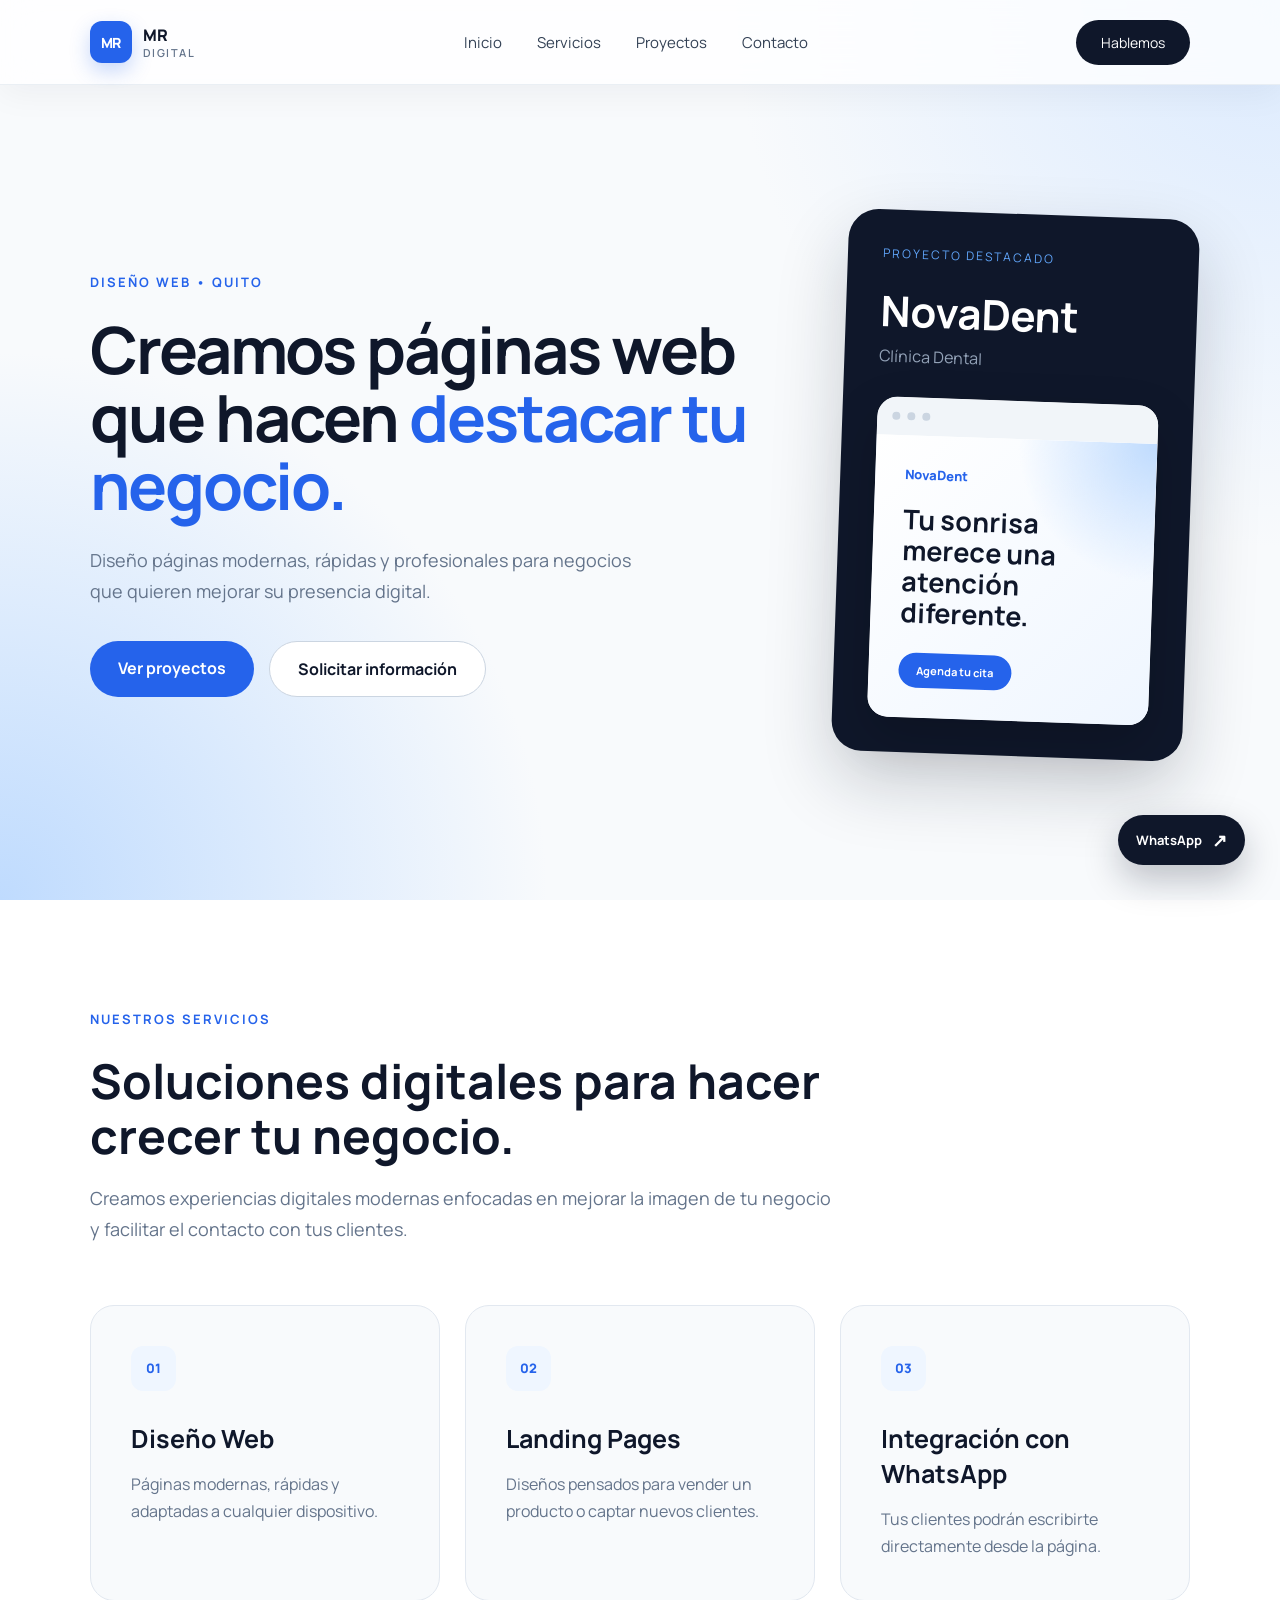
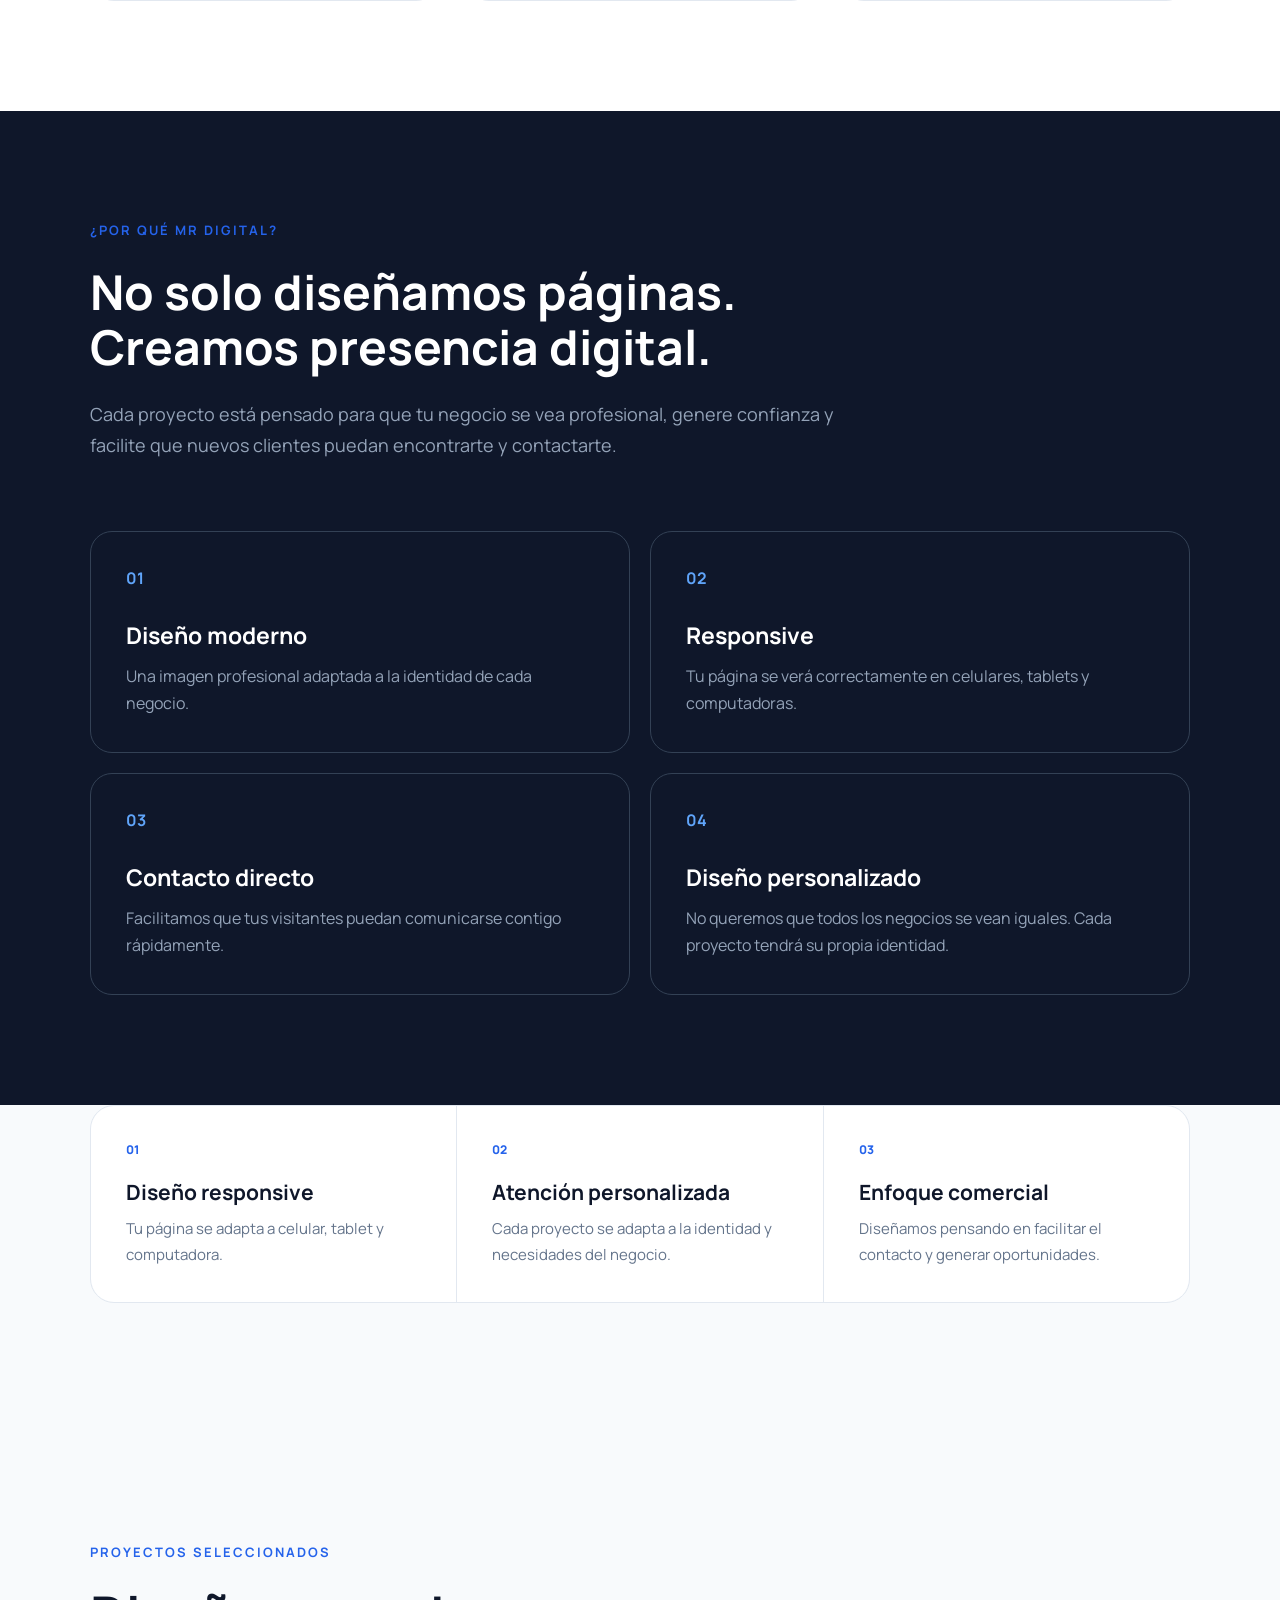
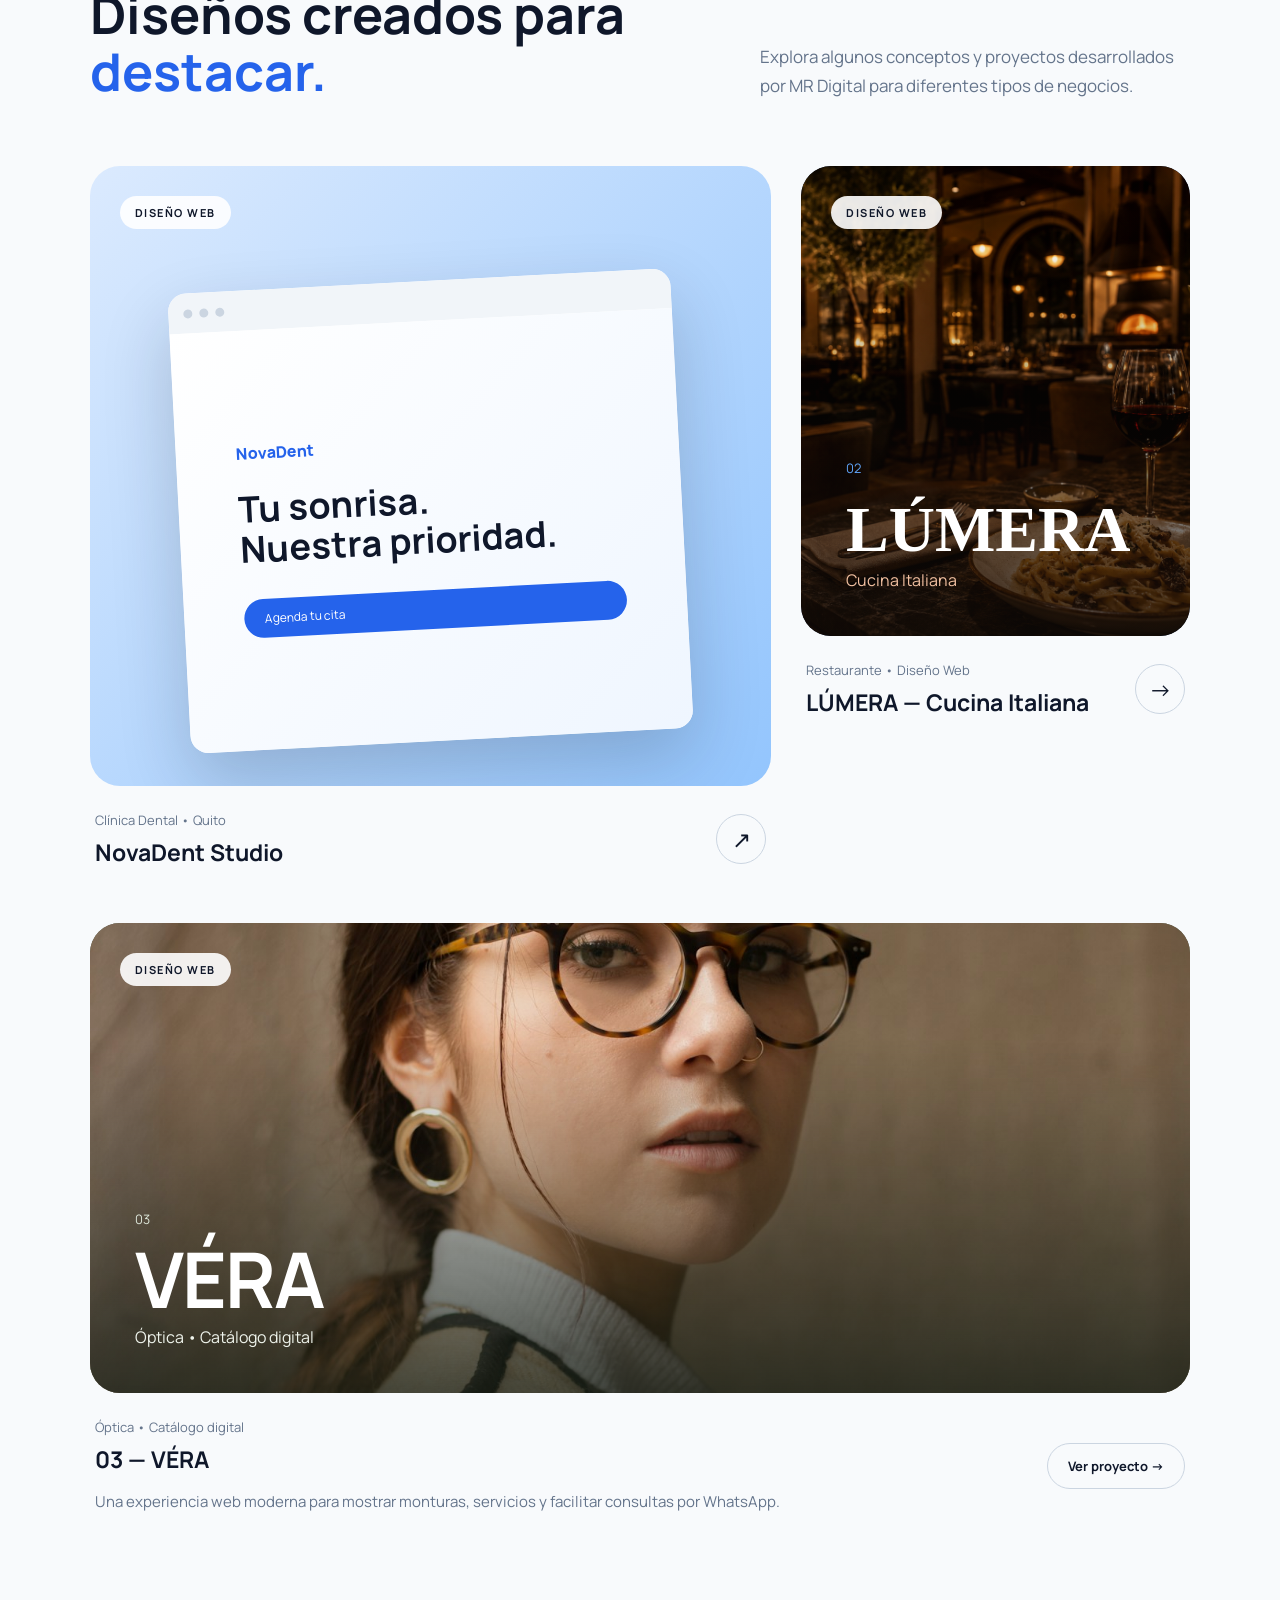
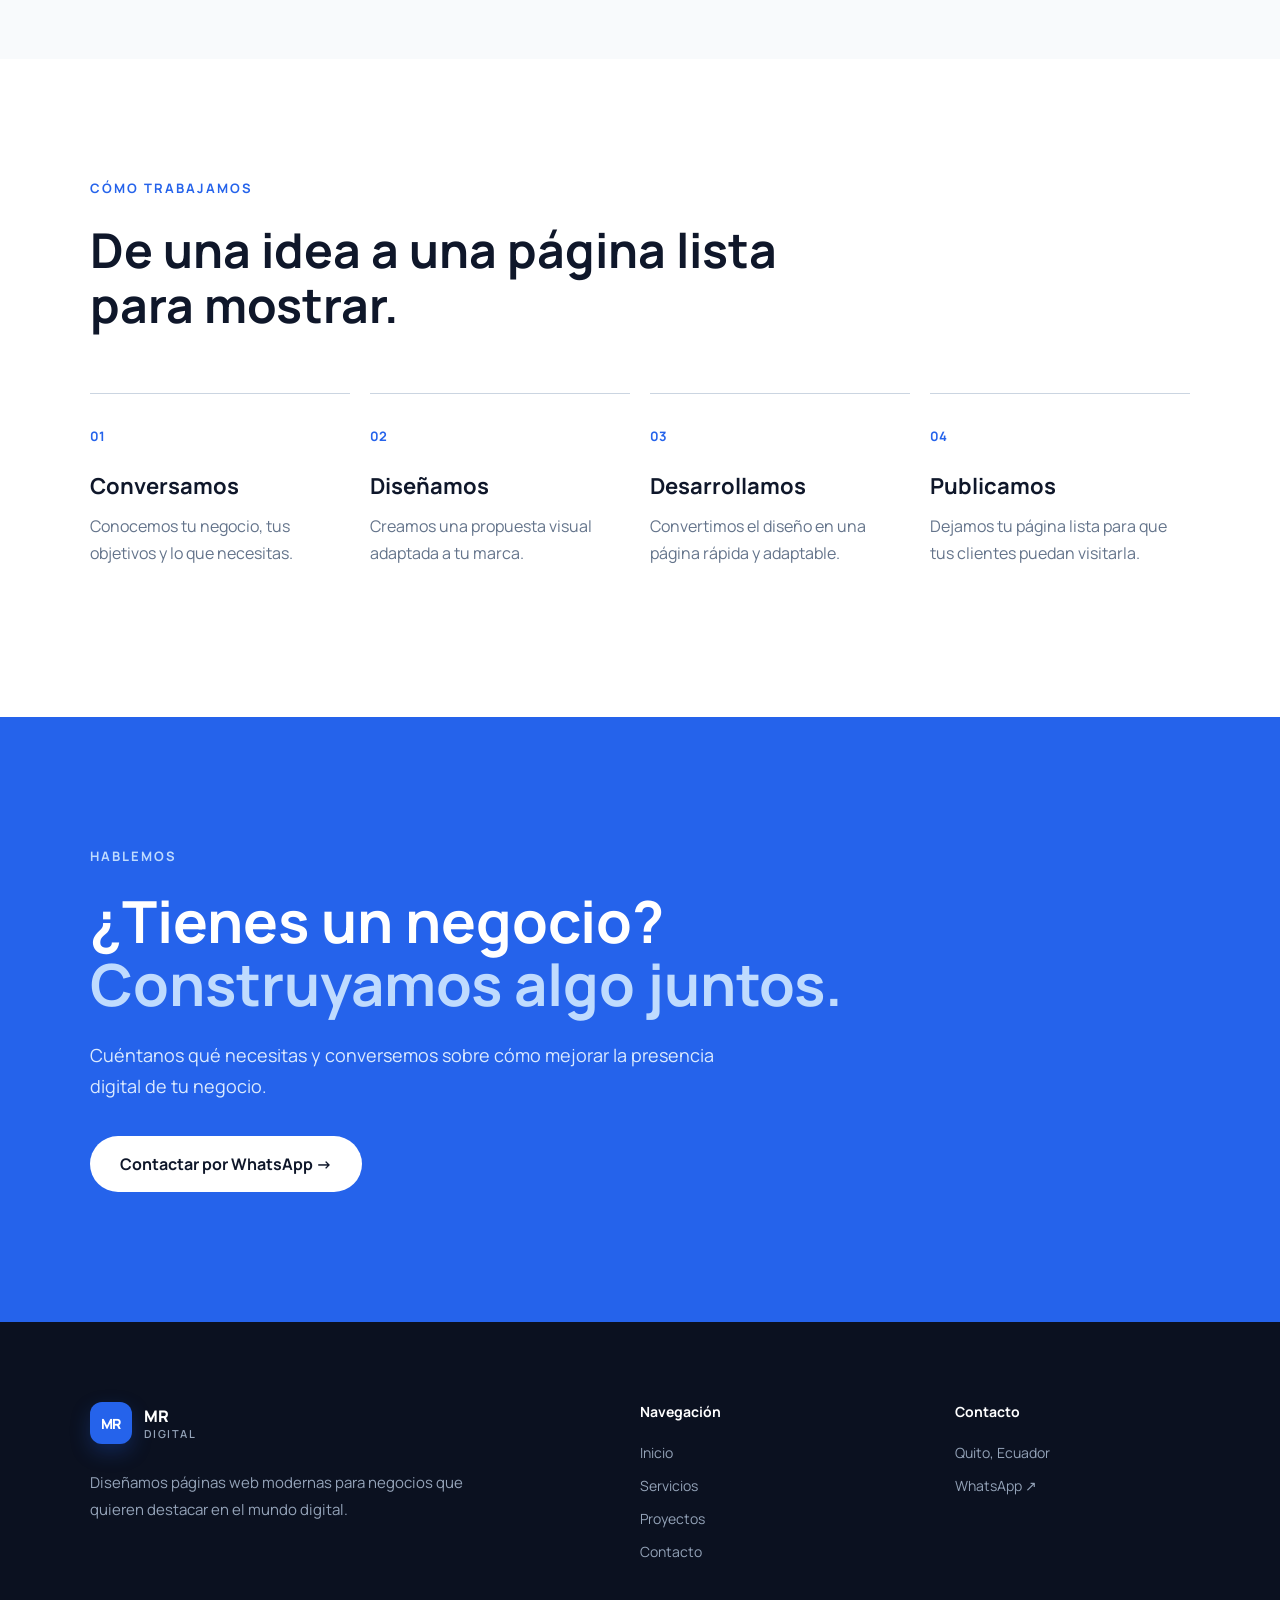
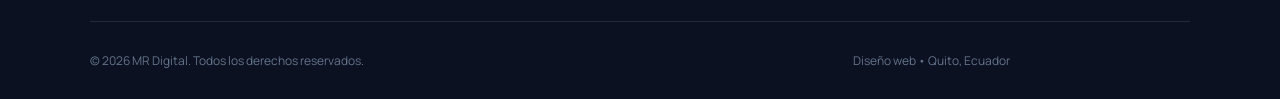
==== commit 325ef238: "Agrega Optica VERA al portafolio" ====
--- a/index.html
+++ b/index.html
@@ -586,6 +586,77 @@
 
                         <a href="lumera-proyecto.html" class="flecha">
                             →
+                        </a>
+
+                    </div>
+
+
+                </article>
+
+
+
+                <!-- =====================
+                     PROYECTO 03
+                     URL DE VÉRA: reemplaza "optica-vera/index.html" en los dos enlaces
+                     siguientes cuando tengas una URL pública definitiva.
+                ====================== -->
+
+                <article class="proyecto-card proyecto-vera">
+
+
+                    <div class="proyecto-imagen vera">
+
+
+                        <span class="proyecto-tag">
+                            DISEÑO WEB
+                        </span>
+
+
+                        <div class="proximo vera-preview">
+
+                            <span>
+                                03
+                            </span>
+
+                            <h3>
+                                VÉRA
+                            </h3>
+
+                            <p>
+                                Óptica • Catálogo digital
+                            </p>
+
+                        </div>
+
+
+                    </div>
+
+
+
+                    <div class="proyecto-info proyecto-info-vera">
+
+                        <div>
+
+                            <span>
+                                Óptica • Catálogo digital
+                            </span>
+
+                            <h3>
+                                <a href="optica-vera/index.html" class="proyecto-link" target="_blank"
+                                    rel="noopener noreferrer">
+                                    03 — VÉRA
+                                </a>
+                            </h3>
+
+                            <p class="proyecto-descripcion-card">
+                                Una experiencia web moderna para mostrar monturas, servicios y facilitar consultas por WhatsApp.
+                            </p>
+
+                        </div>
+
+                        <a href="optica-vera/index.html" class="flecha proyecto-cta" target="_blank"
+                            rel="noopener noreferrer" aria-label="Ver proyecto VÉRA">
+                            Ver proyecto →
                         </a>
 
                     </div>
@@ -841,4 +912,4 @@
 
 </body>
 
-</html>+</html>
--- a/style.css
+++ b/style.css
@@ -5024,4 +5024,112 @@
 .proyecto-imagen.oscuro:has(.lumera-preview) .lumera-preview p {
     margin: 0;
     color: #f1c0a1;
-}+}
+
+/* ========================================
+   MR DIGITAL - PROYECTO 003 VÉRA
+======================================== */
+
+.proyecto-vera {
+    grid-column: 1 / -1;
+}
+
+.proyecto-imagen.vera {
+    padding: 0;
+    color: #ffffff;
+    background: #566352;
+}
+
+.proyecto-imagen.vera .proyecto-tag {
+    z-index: 5;
+}
+
+.vera-preview {
+    width: 100%;
+    min-height: 470px;
+
+    padding: 45px;
+
+    display: flex;
+    flex-direction: column;
+    justify-content: flex-end;
+
+    background:
+        linear-gradient(180deg,
+            rgba(22, 29, 20, 0.04) 25%,
+            rgba(22, 29, 20, 0.78) 100%),
+        url("./assets/vera-portada.jpg") center 38% / cover no-repeat;
+}
+
+.vera-preview span {
+    color: #dce5d8;
+}
+
+.vera-preview h3 {
+    margin-bottom: 10px;
+
+    font-size: clamp(48px, 6vw, 82px);
+    line-height: 0.95;
+    letter-spacing: -2px;
+}
+
+.vera-preview p {
+    color: #eef3eb;
+}
+
+.proyecto-info-vera {
+    gap: 35px;
+}
+
+.proyecto-descripcion-card {
+    max-width: 760px;
+    margin-top: 14px;
+
+    color: #64748b;
+    font-size: 15px;
+    line-height: 1.7;
+}
+
+.proyecto-cta {
+    width: auto;
+    min-width: max-content;
+    height: auto;
+
+    padding: 13px 20px;
+
+    border-radius: 30px;
+
+    font-size: 13px;
+    font-weight: 700;
+}
+
+@media (max-width: 900px) {
+    .proyecto-vera {
+        grid-column: auto;
+    }
+
+    .vera-preview {
+        min-height: 400px;
+        padding: 25px;
+    }
+
+    .proyecto-info-vera {
+        align-items: flex-start;
+        flex-direction: column;
+    }
+
+    .proyecto-cta {
+        align-self: flex-start;
+    }
+}
+
+@media (max-width: 600px) {
+    .vera-preview {
+        min-height: 330px;
+    }
+
+    .proyecto-cta {
+        width: 100%;
+        justify-content: center;
+    }
+}
